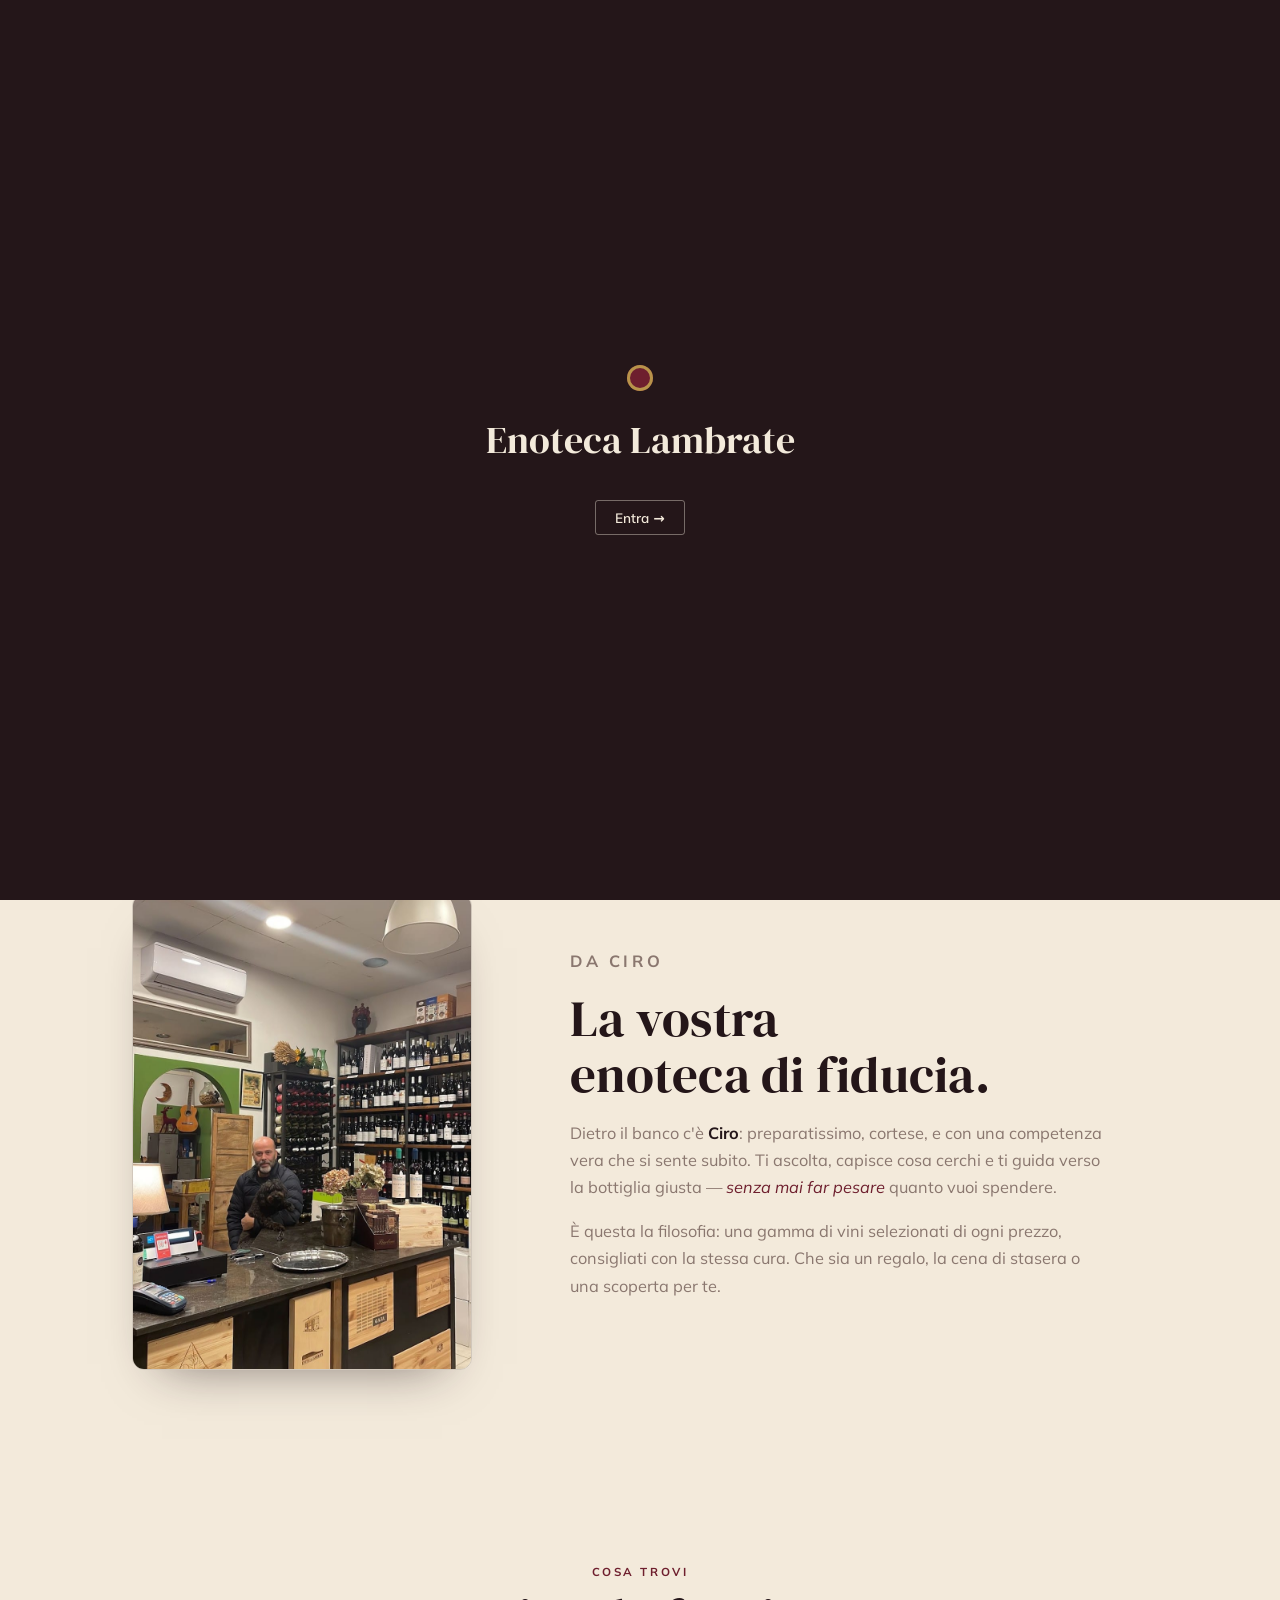
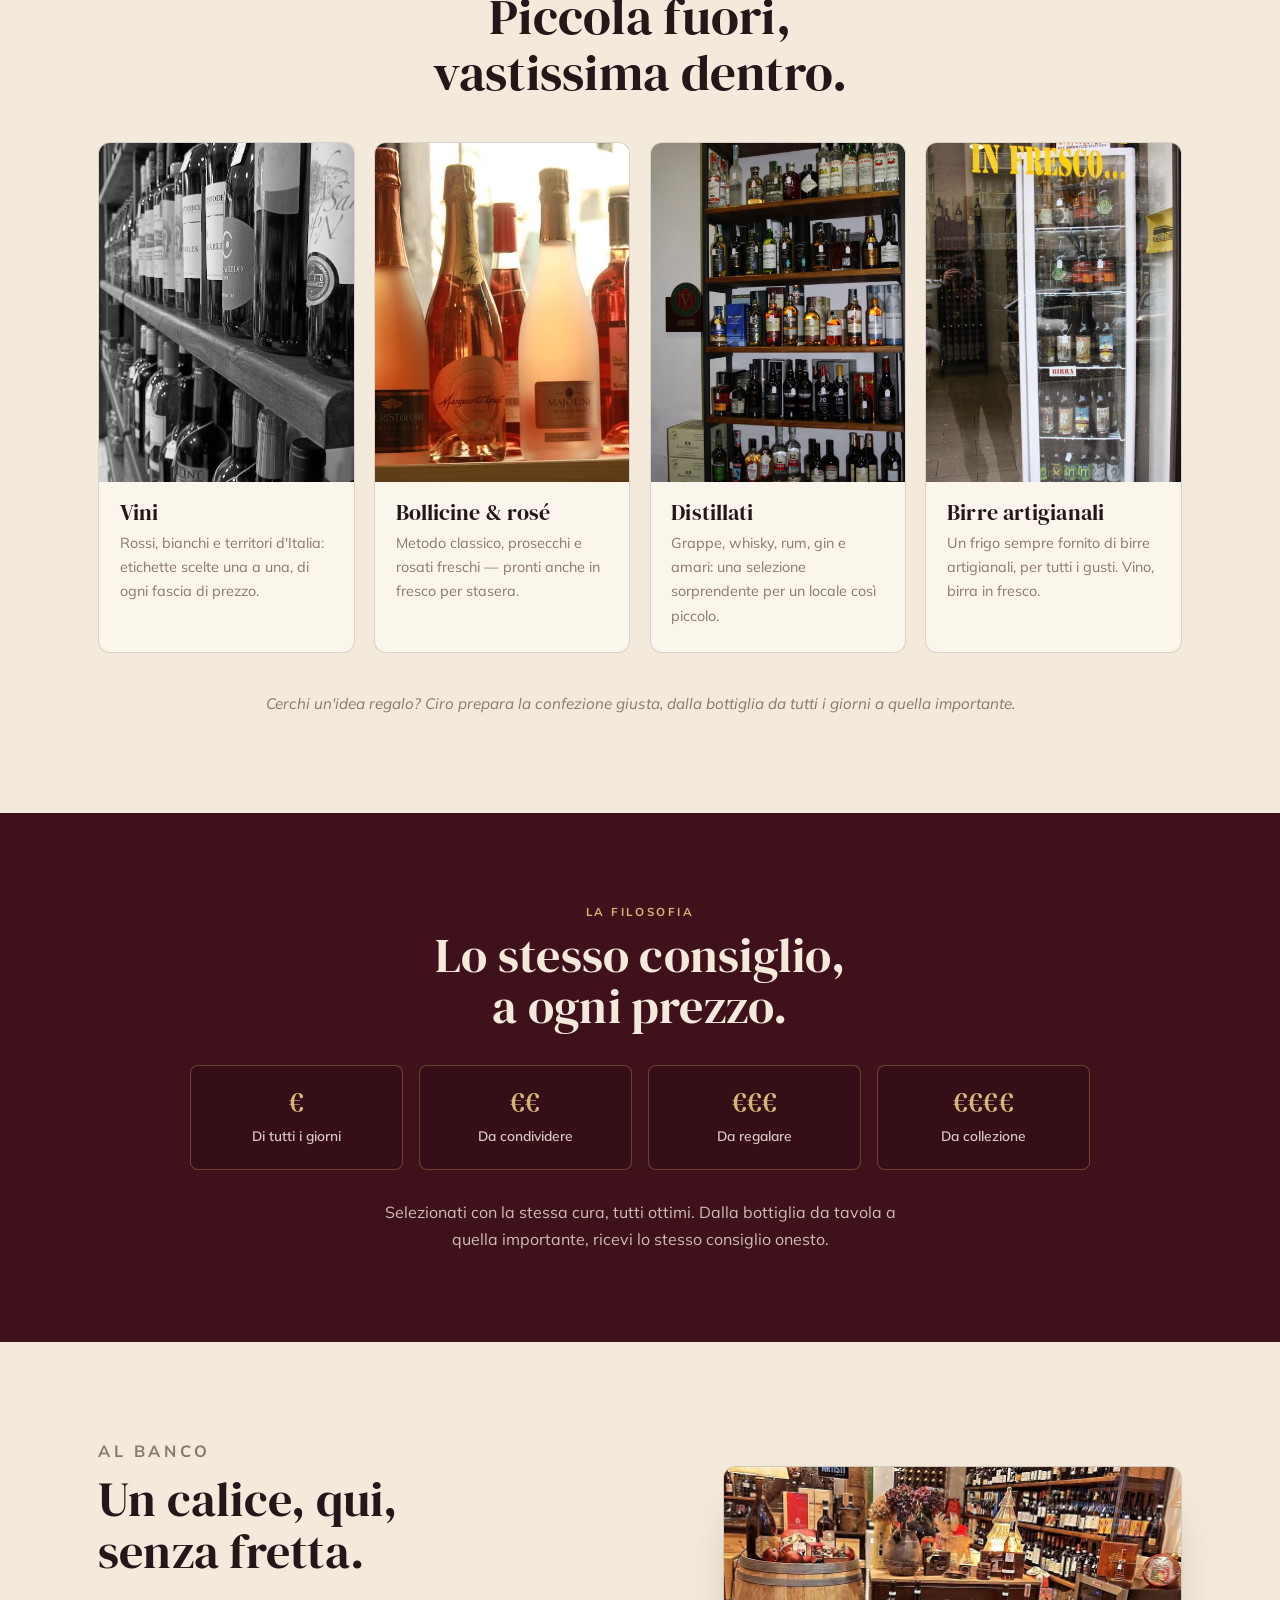
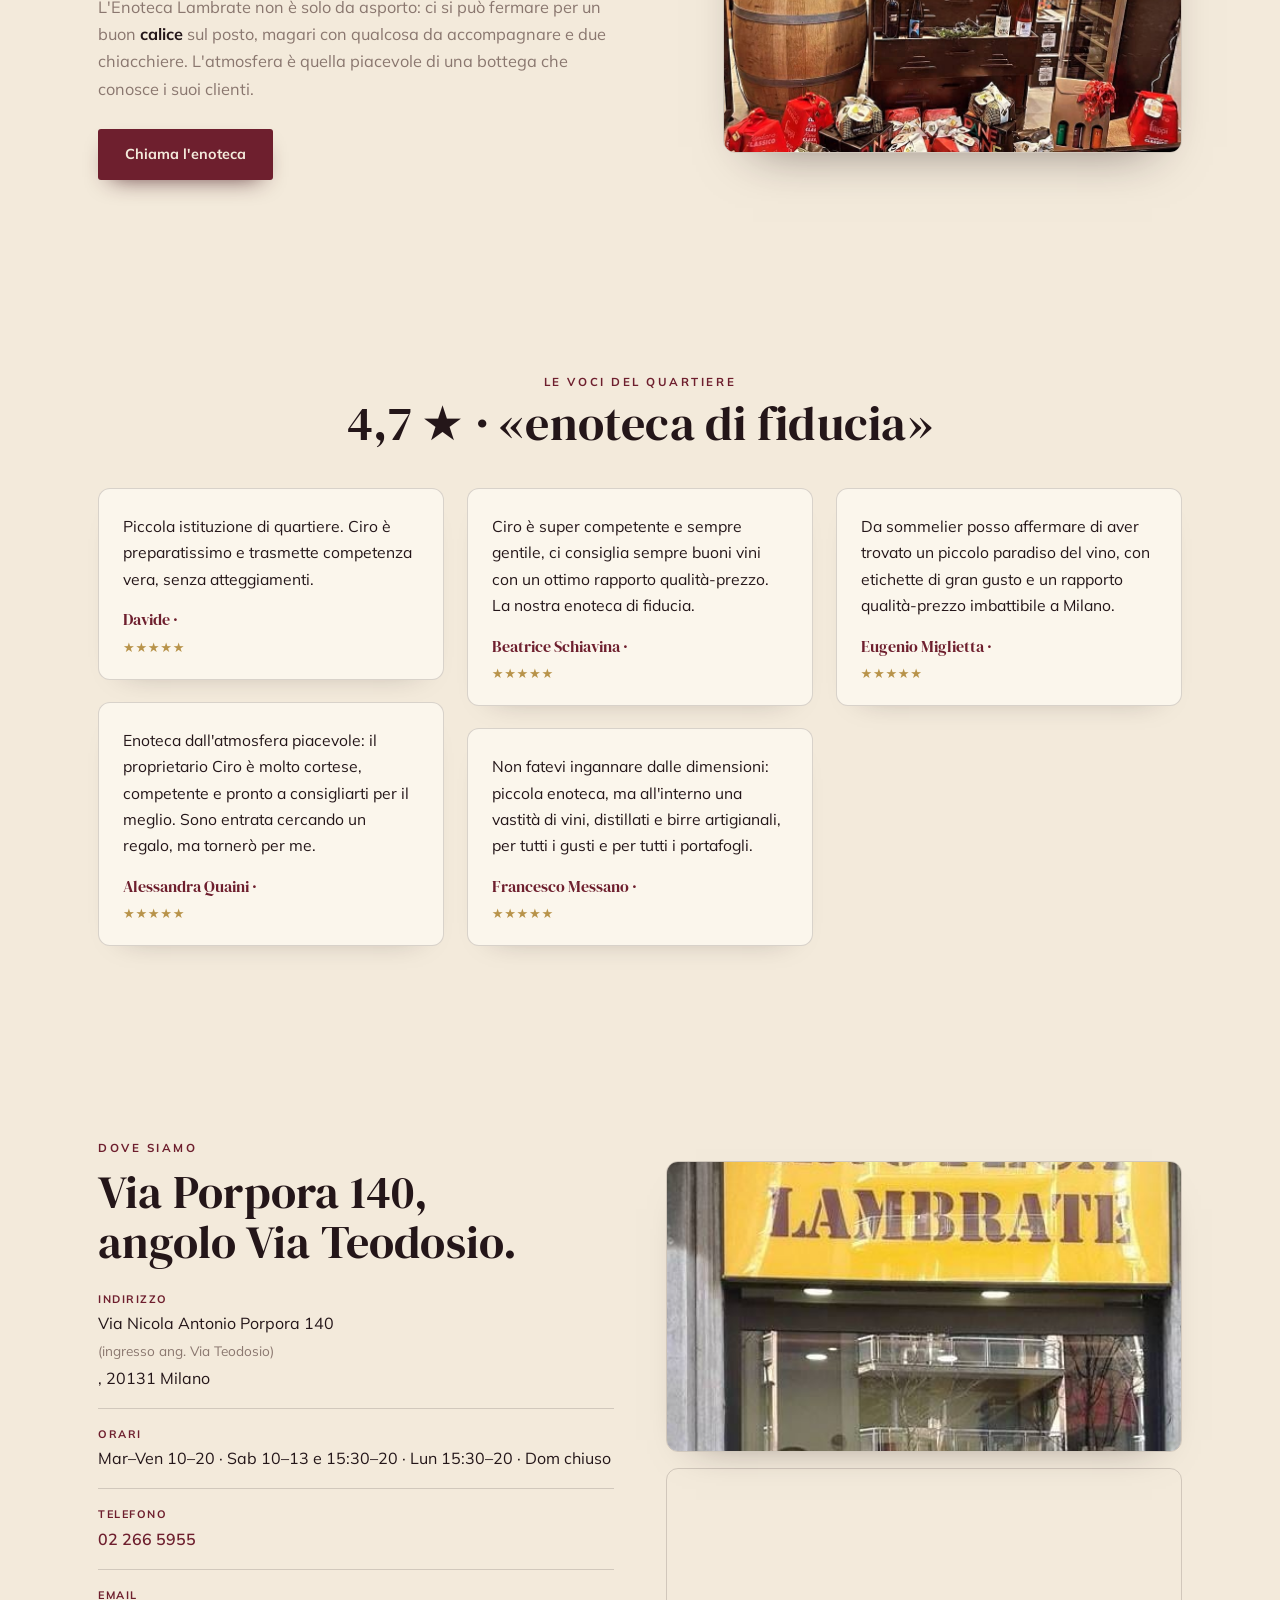
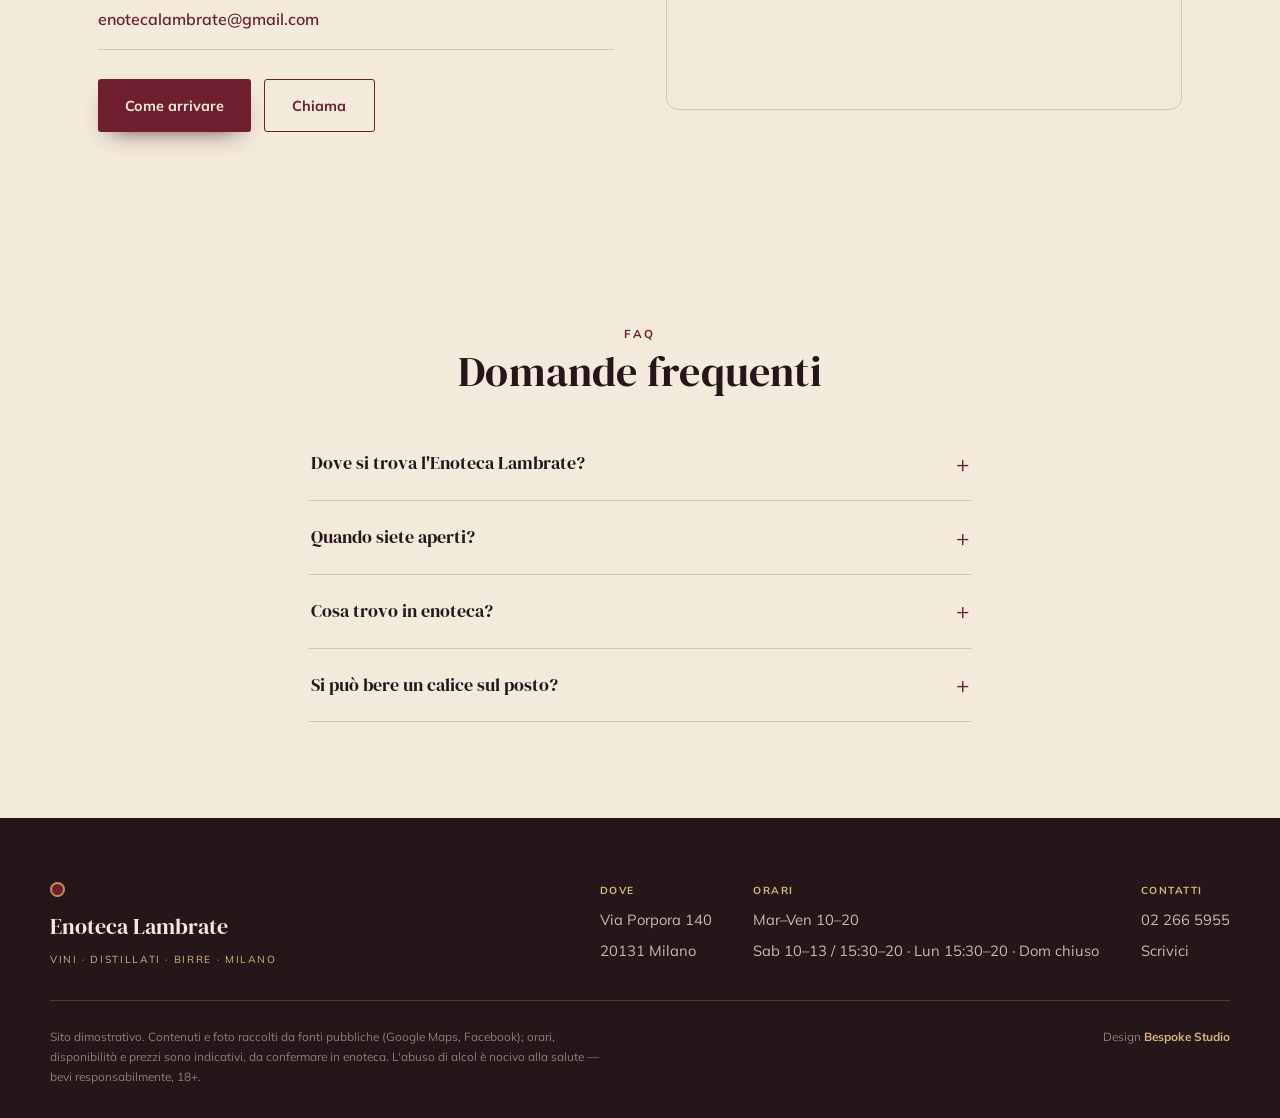
==== index.html @ c0fd667a "Enoteca Lambrate — sito vetrina enoteca Milano (da Ciro) Co-Authored-By: Claude Opus 4.8 <noreply@an" ====
<!DOCTYPE html>
<html lang="it">
<head>
<meta charset="UTF-8" />
<meta name="viewport" content="width=device-width, initial-scale=1.0" />
<title>Enoteca Lambrate — vini, distillati & birre a Milano · da Ciro</title>
<meta name="description" content="Enoteca Lambrate: la bottiglia giusta a ogni prezzo. In Via Porpora 140 (ang. Via Teodosio), Milano, da Ciro — vini selezionati, bollicine, distillati e birre artigianali, con il consiglio giusto. 4,7★." />
<link rel="canonical" href="https://rotenzark.github.io/enoteca-lambrate/" />
<meta name="theme-color" content="#241619" />
<meta property="og:type" content="business.business" />
<meta property="og:site_name" content="Enoteca Lambrate" />
<meta property="og:title" content="Enoteca Lambrate — vini, distillati & birre · da Ciro" />
<meta property="og:description" content="La bottiglia giusta, a ogni prezzo. Vini selezionati, bollicine, distillati e birre artigianali, con il consiglio di Ciro." />
<meta property="og:image" content="https://rotenzark.github.io/enoteca-lambrate/img/og-image.jpg" />
<meta property="og:url" content="https://rotenzark.github.io/enoteca-lambrate/" />
<meta property="og:locale" content="it_IT" />
<meta name="twitter:card" content="summary_large_image" />
<meta name="twitter:title" content="Enoteca Lambrate — Milano" />
<meta name="twitter:description" content="La bottiglia giusta, a ogni prezzo. Vini, distillati e birre, da Ciro." />
<meta name="twitter:image" content="https://rotenzark.github.io/enoteca-lambrate/img/og-image.jpg" />
<link rel="icon" href="img/favicon.svg" type="image/svg+xml" />
<link rel="icon" href="img/favicon-32.png" sizes="32x32" type="image/png" />
<link rel="apple-touch-icon" href="img/apple-touch-icon.png" />
<link rel="preconnect" href="https://fonts.googleapis.com" />
<link rel="preconnect" href="https://fonts.gstatic.com" crossorigin />
<link href="https://fonts.googleapis.com/css2?family=DM+Serif+Display:ital@0;1&family=Mulish:wght@400;500;600;700&display=swap" rel="stylesheet" />
<link rel="stylesheet" href="css/styles.css?v=1" />
<script type="application/ld+json">
{
  "@context": "https://schema.org", "@type": "LiquorStore",
  "name": "Enoteca Lambrate",
  "description": "Enoteca e wine bar a Milano: vini selezionati, bollicine, distillati e birre artigianali di ogni fascia di prezzo, con consulenza esperta. Consumazione sul posto.",
  "url": "https://rotenzark.github.io/enoteca-lambrate/",
  "telephone": "+39022665955", "priceRange": "€€",
  "image": "https://rotenzark.github.io/enoteca-lambrate/img/calice.jpg",
  "address": { "@type": "PostalAddress", "streetAddress": "Via Nicola Antonio Porpora 140", "addressLocality": "Milano", "postalCode": "20131", "addressCountry": "IT" },
  "geo": { "@type": "GeoCoordinates", "latitude": 45.485822, "longitude": 9.2297332 },
  "aggregateRating": { "@type": "AggregateRating", "ratingValue": "4.7", "reviewCount": "117" },
  "openingHoursSpecification": [
    { "@type": "OpeningHoursSpecification", "dayOfWeek": ["Tuesday","Wednesday","Thursday","Friday"], "opens": "10:00", "closes": "20:00" },
    { "@type": "OpeningHoursSpecification", "dayOfWeek": "Saturday", "opens": "10:00", "closes": "13:00" },
    { "@type": "OpeningHoursSpecification", "dayOfWeek": "Saturday", "opens": "15:30", "closes": "20:00" },
    { "@type": "OpeningHoursSpecification", "dayOfWeek": "Monday", "opens": "15:30", "closes": "20:00" }
  ],
  "sameAs": ["https://www.facebook.com/EnotecaLambrate"]
}
</script>
<script type="application/ld+json">
{
  "@context": "https://schema.org", "@type": "FAQPage",
  "mainEntity": [
    { "@type": "Question", "name": "Dove si trova l'Enoteca Lambrate?", "acceptedAnswer": { "@type": "Answer", "text": "In Via Nicola Antonio Porpora 140, ingresso all'angolo con Via Teodosio, a Milano (zona Lambrate / Città Studi)." } },
    { "@type": "Question", "name": "Quando siete aperti?", "acceptedAnswer": { "@type": "Answer", "text": "Da martedì a venerdì 10–20, sabato 10–13 e 15:30–20, lunedì 15:30–20. Domenica chiuso." } },
    { "@type": "Question", "name": "Cosa trovo in enoteca?", "acceptedAnswer": { "@type": "Answer", "text": "Vini selezionati di ogni fascia di prezzo, bollicine e rosé, distillati e birre artigianali. Perfetta per un regalo o per la bottiglia giusta di una cena." } },
    { "@type": "Question", "name": "Si può bere un calice sul posto?", "acceptedAnswer": { "@type": "Answer", "text": "Sì: è prevista la consumazione sul posto. Un buon calice e due chiacchiere, con il consiglio di Ciro." } }
  ]
}
</script>
</head>
<body>

<div id="intro" aria-hidden="true">
  <div class="intro-mark"><span class="intro-glass" aria-hidden="true"></span><p>Enoteca Lambrate</p></div>
  <button id="intro-skip" data-i18n="intro.skip">Entra →</button>
</div>

<header id="site-header">
  <a href="#top" class="brand" aria-label="Enoteca Lambrate — home">
    <span class="brand-glass" aria-hidden="true"></span>
    <span class="brand-txt"><b>Enoteca Lambrate</b><i data-i18n="brand.sub">Vini · Distillati · Birre</i></span>
  </a>
  <nav class="nav" aria-label="Navigazione">
    <a href="#ciro" data-i18n="nav.ciro">Da Ciro</a>
    <a href="#trovi" data-i18n="nav.trovi">Cosa trovi</a>
    <a href="#prezzo" data-i18n="nav.prezzo">A ogni prezzo</a>
    <a href="#banco" data-i18n="nav.banco">Al banco</a>
    <a href="#dove" data-i18n="nav.dove">Dove</a>
  </nav>
  <div class="head-actions">
    <div class="lang" role="group" aria-label="Lingua"><button data-lang="it" class="active">IT</button><span>/</span><button data-lang="en">EN</button></div>
    <a class="btn-book" href="tel:+39022665955"><span data-i18n="cta.call">Chiama</span></a>
    <button id="burger" aria-label="Menu" aria-expanded="false"><span></span><span></span><span></span></button>
  </div>
</header>

<!-- HERO -->
<section id="top" class="hero">
  <div class="hero-copy">
    <p class="hero-kicker reveal" data-i18n="hero.kicker">Enoteca · Vini · Distillati · Birre · Lambrate</p>
    <h1 class="hero-title reveal reveal-d1" data-i18n="hero.title">La bottiglia giusta,<br><em>a ogni prezzo.</em></h1>
    <p class="hero-sub reveal reveal-d2" data-i18n="hero.sub">Una piccola istituzione di quartiere in Via Porpora, angolo Via Teodosio. Vini selezionati di ogni fascia, bollicine, distillati e birre artigianali — con la competenza vera di Ciro, senza atteggiamenti.</p>
    <div class="hero-cta reveal reveal-d3">
      <a class="btn btn-solid" href="tel:+39022665955" data-i18n="hero.cta1">Chiedi a Ciro</a>
      <a class="btn btn-line" href="#trovi" data-i18n="hero.cta2">Cosa trovi</a>
    </div>
    <div class="hero-facts reveal reveal-d3">
      <span class="hf-live"><span id="live-dot"></span> <span id="live-text" data-i18n="hero.live">Controllo orari…</span></span>
      <span data-i18n="hero.f2">★ 4,7 · 117 recensioni</span>
    </div>
  </div>
  <div class="hero-media reveal reveal-d2">
    <figure class="hero-photo"><img src="img/calice.jpg" alt="Una bottiglia di vino rosso e un calice" width="999" height="1500" fetchpriority="high" /></figure>
  </div>
</section>

<!-- DA CIRO -->
<section id="ciro" class="section ciro">
  <figure class="ciro-photo reveal"><img src="img/ciro.jpg" alt="Ciro, il titolare, al banco dell'enoteca" width="844" height="1500" loading="lazy" /></figure>
  <div class="ciro-copy reveal">
    <p class="kicker" data-i18n="ciro.kicker">Da Ciro</p>
    <h2 data-i18n="ciro.h2">La vostra<br>enoteca di fiducia.</h2>
    <p data-i18n="ciro.p1">Dietro il banco c'è <b>Ciro</b>: preparatissimo, cortese, e con una competenza vera che si sente subito. Ti ascolta, capisce cosa cerchi e ti guida verso la bottiglia giusta — <em>senza mai far pesare</em> quanto vuoi spendere.</p>
    <p data-i18n="ciro.p2">È questa la filosofia: una gamma di vini selezionati di ogni prezzo, consigliati con la stessa cura. Che sia un regalo, la cena di stasera o una scoperta per te.</p>
  </div>
</section>

<!-- COSA TROVI -->
<section id="trovi" class="section trovi">
  <div class="trovi-head reveal"><p class="kicker" data-i18n="trovi.kicker">Cosa trovi</p><h2 data-i18n="trovi.h2">Piccola fuori,<br>vastissima dentro.</h2></div>
  <div class="trovi-grid">
    <article class="cat reveal">
      <figure><img src="img/parete.jpg" alt="La parete dei vini" width="675" height="1500" loading="lazy" /></figure>
      <div class="cat-txt"><h3 data-i18n="c.1t">Vini</h3><p data-i18n="c.1p">Rossi, bianchi e territori d'Italia: etichette scelte una a una, di ogni fascia di prezzo.</p></div>
    </article>
    <article class="cat reveal reveal-d1">
      <figure><img src="img/bolle.jpg" alt="Bollicine e rosé" width="1200" height="800" loading="lazy" /></figure>
      <div class="cat-txt"><h3 data-i18n="c.2t">Bollicine &amp; rosé</h3><p data-i18n="c.2p">Metodo classico, prosecchi e rosati freschi — pronti anche in fresco per stasera.</p></div>
    </article>
    <article class="cat reveal reveal-d2">
      <figure><img src="img/distillati.jpg" alt="Distillati e amari" width="1000" height="1500" loading="lazy" /></figure>
      <div class="cat-txt"><h3 data-i18n="c.3t">Distillati</h3><p data-i18n="c.3p">Grappe, whisky, rum, gin e amari: una selezione sorprendente per un locale così piccolo.</p></div>
    </article>
    <article class="cat reveal reveal-d3">
      <figure><img src="img/fresco.jpg" alt="Birre artigianali in fresco" width="999" height="1500" loading="lazy" /></figure>
      <div class="cat-txt"><h3 data-i18n="c.4t">Birre artigianali</h3><p data-i18n="c.4p">Un frigo sempre fornito di birre artigianali, per tutti i gusti. Vino, birra in fresco.</p></div>
    </article>
  </div>
  <p class="trovi-note" data-i18n="trovi.note">Cerchi un'idea regalo? Ciro prepara la confezione giusta, dalla bottiglia da tutti i giorni a quella importante.</p>
</section>

<!-- A OGNI PREZZO · signature -->
<section id="prezzo" class="prezzo">
  <div class="prezzo-inner reveal">
    <p class="kicker gold" data-i18n="prezzo.kicker">La filosofia</p>
    <h2 data-i18n="prezzo.h2">Lo stesso consiglio,<br>a ogni prezzo.</h2>
    <div class="ladder">
      <div class="rung"><span class="rung-p">€</span><span class="rung-l" data-i18n="prezzo.l1">Di tutti i giorni</span></div>
      <div class="rung"><span class="rung-p">€€</span><span class="rung-l" data-i18n="prezzo.l2">Da condividere</span></div>
      <div class="rung"><span class="rung-p">€€€</span><span class="rung-l" data-i18n="prezzo.l3">Da regalare</span></div>
      <div class="rung"><span class="rung-p">€€€€</span><span class="rung-l" data-i18n="prezzo.l4">Da collezione</span></div>
    </div>
    <p class="prezzo-note" data-i18n="prezzo.note">Selezionati con la stessa cura, tutti ottimi. Dalla bottiglia da tavola a quella importante, ricevi lo stesso consiglio onesto.</p>
  </div>
</section>

<!-- AL BANCO -->
<section id="banco" class="section banco">
  <div class="banco-copy reveal">
    <p class="kicker" data-i18n="banco.kicker">Al banco</p>
    <h2 data-i18n="banco.h2">Un calice, qui,<br>senza fretta.</h2>
    <p data-i18n="banco.p1">L'Enoteca Lambrate non è solo da asporto: ci si può fermare per un buon <b>calice</b> sul posto, magari con qualcosa da accompagnare e due chiacchiere. L'atmosfera è quella piacevole di una bottega che conosce i suoi clienti.</p>
    <div class="banco-cta">
      <a class="btn btn-solid" href="tel:+39022665955" data-i18n="banco.cta">Chiama l'enoteca</a>
    </div>
  </div>
  <figure class="banco-photo reveal"><img src="img/bottega.jpg" alt="L'interno dell'Enoteca Lambrate, botte e bottiglie" width="1024" height="576" loading="lazy" /></figure>
</section>

<!-- RECENSIONI -->
<section id="recensioni" class="section recensioni">
  <div class="rev-head reveal"><p class="kicker" data-i18n="rev.kicker">Le voci del quartiere</p><h2 data-i18n="rev.h2">4,7 ★ · «enoteca di fiducia»</h2></div>
  <div class="rev-grid">
    <blockquote class="rev reveal"><p>Piccola istituzione di quartiere. Ciro è preparatissimo e trasmette competenza vera, senza atteggiamenti.</p><cite>Davide · <span>★★★★★</span></cite></blockquote>
    <blockquote class="rev reveal reveal-d1"><p>Enoteca dall'atmosfera piacevole: il proprietario Ciro è molto cortese, competente e pronto a consigliarti per il meglio. Sono entrata cercando un regalo, ma tornerò per me.</p><cite>Alessandra Quaini · <span>★★★★★</span></cite></blockquote>
    <blockquote class="rev reveal reveal-d2"><p>Ciro è super competente e sempre gentile, ci consiglia sempre buoni vini con un ottimo rapporto qualità-prezzo. La nostra enoteca di fiducia.</p><cite>Beatrice Schiavina · <span>★★★★★</span></cite></blockquote>
    <blockquote class="rev reveal"><p>Non fatevi ingannare dalle dimensioni: piccola enoteca, ma all'interno una vastità di vini, distillati e birre artigianali, per tutti i gusti e per tutti i portafogli.</p><cite>Francesco Messano · <span>★★★★★</span></cite></blockquote>
    <blockquote class="rev reveal reveal-d1"><p>Da sommelier posso affermare di aver trovato un piccolo paradiso del vino, con etichette di gran gusto e un rapporto qualità-prezzo imbattibile a Milano.</p><cite>Eugenio Miglietta · <span>★★★★★</span></cite></blockquote>
  </div>
</section>

<!-- DOVE -->
<section id="dove" class="section dove">
  <div class="dove-grid">
    <div class="dove-info reveal">
      <p class="kicker" data-i18n="dove.kicker">Dove siamo</p>
      <h2 data-i18n="dove.h2">Via Porpora 140,<br>angolo Via Teodosio.</h2>
      <ul class="dove-list">
        <li><b data-i18n="dove.addr">Indirizzo</b> Via Nicola Antonio Porpora 140 <span class="dim" data-i18n="dove.addr2">(ingresso ang. Via Teodosio)</span>, 20131 Milano</li>
        <li><b data-i18n="dove.hours">Orari</b> <span data-i18n="dove.hoursv">Mar–Ven 10–20 · Sab 10–13 e 15:30–20 · Lun 15:30–20 · Dom chiuso</span></li>
        <li><b data-i18n="dove.phone">Telefono</b> <a href="tel:+39022665955">02 266 5955</a></li>
        <li><b>Email</b> <a href="mailto:enotecalambrate@gmail.com">enotecalambrate@gmail.com</a></li>
      </ul>
      <div class="dove-cta">
        <a class="btn btn-solid" href="https://www.google.com/maps/dir/?api=1&destination=Enoteca+Lambrate+Via+Porpora+140+Milano" target="_blank" rel="noopener" data-i18n="dove.route">Come arrivare</a>
        <a class="btn btn-line" href="tel:+39022665955" data-i18n="dove.call">Chiama</a>
      </div>
    </div>
    <div class="dove-side reveal">
      <figure class="dove-photo"><img src="img/insegna.jpg" alt="L'insegna gialla dell'Enoteca Lambrate" width="461" height="461" loading="lazy" /></figure>
      <div class="dove-map"><iframe title="Mappa Enoteca Lambrate" src="https://www.google.com/maps?q=Enoteca+Lambrate+Via+Porpora+140+Milano&output=embed" loading="lazy" referrerpolicy="no-referrer-when-downgrade"></iframe></div>
    </div>
  </div>
</section>

<!-- FAQ -->
<section id="faq" class="section faq">
  <div class="faq-head reveal"><p class="kicker">FAQ</p><h2 data-i18n="faq.h2">Domande frequenti</h2></div>
  <div class="faq-list reveal">
    <details><summary data-i18n="faq.q1">Dove si trova l'Enoteca Lambrate?</summary><p data-i18n="faq.a1">In Via Nicola Antonio Porpora 140, ingresso all'angolo con Via Teodosio, a Milano (zona Lambrate / Città Studi).</p></details>
    <details><summary data-i18n="faq.q2">Quando siete aperti?</summary><p data-i18n="faq.a2">Da martedì a venerdì 10–20, sabato 10–13 e 15:30–20, lunedì 15:30–20. Domenica chiuso.</p></details>
    <details><summary data-i18n="faq.q3">Cosa trovo in enoteca?</summary><p data-i18n="faq.a3">Vini selezionati di ogni fascia di prezzo, bollicine e rosé, distillati e birre artigianali. Perfetta per un regalo o per la bottiglia giusta di una cena.</p></details>
    <details><summary data-i18n="faq.q4">Si può bere un calice sul posto?</summary><p data-i18n="faq.a4">Sì: è prevista la consumazione sul posto. Un buon calice e due chiacchiere, con il consiglio di Ciro.</p></details>
  </div>
</section>

<footer id="site-footer">
  <div class="foot-main">
    <div class="foot-brand"><span class="brand-glass" aria-hidden="true"></span><b>Enoteca Lambrate</b><i data-i18n="foot.sub">Vini · Distillati · Birre · Milano</i></div>
    <div class="foot-cols">
      <div><b data-i18n="foot.where">Dove</b><span>Via Porpora 140</span><span>20131 Milano</span></div>
      <div><b data-i18n="foot.hours">Orari</b><span>Mar–Ven 10–20</span><span data-i18n="foot.hours2">Sab 10–13 / 15:30–20 · Lun 15:30–20 · Dom chiuso</span></div>
      <div><b data-i18n="foot.contact">Contatti</b><a href="tel:+39022665955">02 266 5955</a><a href="mailto:enotecalambrate@gmail.com">Scrivici</a></div>
    </div>
  </div>
  <div class="foot-bottom">
    <p data-i18n="foot.disclaimer">Sito dimostrativo. Contenuti e foto raccolti da fonti pubbliche (Google Maps, Facebook); orari, disponibilità e prezzi sono indicativi, da confermare in enoteca. L'abuso di alcol è nocivo alla salute — bevi responsabilmente, 18+.</p>
    <p class="foot-credit">Design <a href="https://bespokestud.io" target="_blank" rel="noopener">Bespoke Studio</a></p>
  </div>
</footer>

<nav class="action-bar" aria-label="Azioni rapide">
  <a href="tel:+39022665955"><span data-i18n="ab.call">Chiama</span></a>
  <a href="#trovi"><span data-i18n="ab.trovi">Cosa trovi</span></a>
  <a href="https://www.google.com/maps/dir/?api=1&destination=Enoteca+Lambrate+Via+Porpora+140+Milano" target="_blank" rel="noopener"><span data-i18n="ab.route">Indicazioni</span></a>
</nav>

<script src="js/main.js?v=1"></script>
</body>
</html>
---- css/styles.css ----
/* ===== ENOTECA LAMBRATE · styles.css ===== */
:root{
  --cream:#F3EADB; --cream2:#E8DCC7; --paper:#FBF6EC;
  --ink:#241619; --ink2:#3A2429;
  --wine:#6E1F2E; --wine-deep:#3F111B;
  --gold:#B8934A; --gold-soft:#D4B678;
  --muted:#8A776F; --line:rgba(36,22,25,.16);
  --disp:'DM Serif Display',Georgia,'Times New Roman',serif;
  --sans:'Mulish',system-ui,-apple-system,sans-serif;
  --wrap:1180px;
}
*{margin:0;padding:0;box-sizing:border-box}
html{scroll-behavior:smooth;overflow-x:clip;-webkit-text-size-adjust:100%}
body{font-family:var(--sans);background:var(--cream);color:var(--ink);line-height:1.68;-webkit-font-smoothing:antialiased;overflow-x:clip}
img{max-width:100%;display:block}
a{color:inherit;text-decoration:none}
h1,h2,h3{font-family:var(--disp);font-weight:400;line-height:1.08;letter-spacing:.005em}
em{font-style:italic}
.section{padding:clamp(3.4rem,7.5vw,6.6rem) clamp(1.15rem,5vw,3rem);max-width:var(--wrap);margin:0 auto;overflow-x:clip}
.kicker{font-family:var(--sans);font-size:.72rem;font-weight:700;letter-spacing:.22em;text-transform:uppercase;color:var(--wine)}
.kicker.gold{color:var(--gold-soft)}

/* wine-drop mark */
.brand-glass{width:15px;height:15px;border-radius:50%;flex:none;background:var(--wine);box-shadow:inset 0 0 0 2px var(--gold)}

/* buttons */
.btn{display:inline-flex;align-items:center;gap:.5rem;font-family:var(--sans);font-weight:700;font-size:.9rem;padding:.85rem 1.7rem;border-radius:3px;transition:transform .18s,background .18s,color .18s,box-shadow .18s;cursor:pointer;white-space:nowrap}
.btn-solid{background:var(--wine);color:var(--cream);box-shadow:0 10px 24px -13px rgba(63,17,27,.9)}
.btn-solid:hover{background:var(--wine-deep);transform:translateY(-2px)}
.btn-line{border:1.5px solid currentColor;color:var(--wine)}
.btn-line:hover{background:var(--wine);color:var(--cream);border-color:var(--wine);transform:translateY(-2px)}

/* ===== INTRO ===== */
#intro{position:fixed;inset:0;z-index:120;background:var(--ink);display:flex;flex-direction:column;align-items:center;justify-content:center;gap:1.4rem;transition:opacity .7s ease,visibility .7s}
#intro.done{opacity:0;visibility:hidden}
.intro-mark{display:flex;flex-direction:column;align-items:center;gap:1.1rem}
.intro-glass{width:26px;height:26px;border-radius:50%;background:var(--wine);box-shadow:inset 0 0 0 3px var(--gold);animation:pop .7s ease both}
.intro-mark p{font-family:var(--disp);font-size:clamp(1.7rem,4.6vw,2.4rem);color:var(--cream);animation:fadeUp .8s .3s ease both}
#intro-skip{margin-top:.3rem;background:none;border:1px solid rgba(243,234,219,.4);color:var(--cream);padding:.5rem 1.2rem;border-radius:3px;font-family:var(--sans);font-size:.85rem;font-weight:600;cursor:pointer;transition:background .2s}
#intro-skip:hover{background:rgba(243,234,219,.14)}
@keyframes pop{from{opacity:0;transform:scale(.6)}to{opacity:1;transform:none}}
@keyframes fadeUp{from{opacity:0;transform:translateY(12px)}to{opacity:1;transform:none}}

/* ===== HEADER ===== */
#site-header{position:sticky;top:0;z-index:90;display:flex;align-items:center;justify-content:space-between;gap:1rem;padding:.7rem clamp(1.15rem,5vw,3rem);background:rgba(243,234,219,.88);backdrop-filter:blur(11px);border-bottom:1px solid transparent;transition:border-color .3s,box-shadow .3s}
#site-header.scrolled{border-color:var(--line)}
.brand{display:flex;align-items:center;gap:.55rem}
.brand-txt{display:flex;flex-direction:column;line-height:1.05}
.brand-txt b{font-family:var(--disp);font-size:1.14rem;font-weight:400;color:var(--ink);letter-spacing:.01em}
.brand-txt i{font-style:normal;font-size:.58rem;letter-spacing:.16em;text-transform:uppercase;color:var(--muted)}
.nav{display:flex;gap:1.5rem}
.nav a{font-size:.88rem;font-weight:600;color:var(--ink);position:relative;padding:.2rem 0}
.nav a::after{content:"";position:absolute;left:0;bottom:-2px;width:0;height:2px;background:var(--gold);transition:width .25s}
.nav a:hover::after{width:100%}
.head-actions{display:flex;align-items:center;gap:.9rem}
.lang{display:flex;align-items:center;gap:.25rem;font-size:.82rem;color:var(--muted)}
.lang button{background:none;border:none;font-family:var(--sans);font-size:.82rem;color:var(--muted);cursor:pointer;padding:.1rem .2rem}
.lang button.active{color:var(--wine);font-weight:700}
.btn-book{background:var(--wine);color:var(--cream);padding:.5rem 1.15rem;border-radius:3px;font-size:.85rem;font-weight:700;transition:background .2s,transform .2s}
.btn-book:hover{background:var(--wine-deep);transform:translateY(-1px)}
#burger{display:none;flex-direction:column;gap:5px;background:none;border:none;cursor:pointer;padding:.3rem}
#burger span{width:23px;height:2px;background:var(--ink);border-radius:2px;transition:.3s}
#burger[aria-expanded="true"] span:nth-child(1){transform:translateY(7px) rotate(45deg)}
#burger[aria-expanded="true"] span:nth-child(2){opacity:0}
#burger[aria-expanded="true"] span:nth-child(3){transform:translateY(-7px) rotate(-45deg)}

/* ===== HERO (dark panel) ===== */
.hero{max-width:var(--wrap);margin:1.4rem auto;padding:clamp(2.2rem,5vw,4rem) clamp(1.5rem,5vw,3.4rem);background:var(--ink);color:var(--cream);border-radius:16px;display:grid;grid-template-columns:1.08fr .92fr;gap:clamp(1.5rem,4vw,3.4rem);align-items:center;overflow:hidden}
.hero-kicker{font-size:.74rem;font-weight:700;letter-spacing:.18em;text-transform:uppercase;color:var(--gold-soft)}
.hero-title{font-size:clamp(2.6rem,6.5vw,4.4rem);color:var(--cream);margin:.7rem 0 1.1rem;letter-spacing:.01em}
.hero-title em{color:var(--gold-soft)}
.hero-sub{font-size:1.04rem;color:rgba(243,234,219,.78);max-width:46ch}
.hero-cta{display:flex;gap:.8rem;flex-wrap:wrap;margin-top:1.7rem}
.hero .btn-line{color:var(--cream);border-color:rgba(243,234,219,.5)}
.hero .btn-line:hover{background:var(--cream);color:var(--ink);border-color:var(--cream)}
.hero-facts{display:flex;gap:1.6rem;flex-wrap:wrap;margin-top:1.9rem;padding-top:1.5rem;border-top:1px solid rgba(184,147,74,.35);font-size:.9rem;color:var(--cream)}
.hf-live{display:inline-flex;align-items:center;gap:.4rem}
#live-dot{display:inline-block;width:8px;height:8px;border-radius:50%;background:var(--muted)}
#live-dot.open{background:#6FAe5f;box-shadow:0 0 0 3px rgba(111,174,95,.25)}
#live-dot.closed{background:var(--gold);box-shadow:0 0 0 3px rgba(184,147,74,.25)}
.hero-photo{border-radius:10px;overflow:hidden;aspect-ratio:3/3.6;box-shadow:0 30px 60px -30px rgba(0,0,0,.8);border:1px solid rgba(184,147,74,.4)}
.hero-photo img{width:100%;height:100%;object-fit:cover}

/* ===== DA CIRO ===== */
.ciro{display:grid;grid-template-columns:.8fr 1.2fr;gap:clamp(2rem,5vw,4.5rem);align-items:center}
.ciro-photo{border-radius:12px;overflow:hidden;max-width:340px;justify-self:center;aspect-ratio:3/4.2;box-shadow:0 24px 50px -30px rgba(36,22,25,.6);border:1px solid var(--line)}
.ciro-photo img{width:100%;height:100%;object-fit:cover}
.ciro-copy h2{font-size:clamp(2rem,4.8vw,3.2rem);color:var(--ink);margin:.6rem 0 1.1rem}
.ciro-copy p{color:var(--muted);margin-bottom:1rem;max-width:54ch;font-size:1.02rem}
.ciro-copy em{color:var(--wine);font-style:italic}
.ciro-copy b{color:var(--ink)}

/* ===== COSA TROVI ===== */
.trovi-head{text-align:center;margin-bottom:2.6rem}
.trovi-head h2{font-size:clamp(2rem,5vw,3.2rem);color:var(--ink);margin-top:.5rem}
.trovi-grid{display:grid;grid-template-columns:repeat(4,1fr);gap:1.2rem}
.cat{background:var(--paper);border:1px solid var(--line);border-radius:12px;overflow:hidden;display:flex;flex-direction:column}
.cat figure{aspect-ratio:3/4;overflow:hidden}
.cat figure img{width:100%;height:100%;object-fit:cover;transition:transform .5s}
.cat:hover figure img{transform:scale(1.05)}
.cat-txt{padding:1.2rem 1.3rem 1.5rem}
.cat h3{font-size:1.35rem;color:var(--ink);margin-bottom:.4rem}
.cat p{font-size:.9rem;color:var(--muted)}
.trovi-note{text-align:center;margin-top:2.4rem;font-size:.95rem;color:var(--muted);font-style:italic}

/* ===== A OGNI PREZZO (signature) ===== */
.prezzo{background:var(--wine-deep);color:var(--cream);padding:clamp(3.4rem,7vw,5.6rem) clamp(1.15rem,5vw,3rem)}
.prezzo-inner{max-width:900px;margin:0 auto;text-align:center}
.prezzo h2{font-size:clamp(2rem,5vw,3rem);color:var(--cream);margin:.5rem 0 2rem}
.ladder{display:grid;grid-template-columns:repeat(4,1fr);gap:1rem;margin-bottom:1.8rem}
.rung{padding:1.4rem .8rem;border:1px solid rgba(184,147,74,.4);border-radius:8px;background:rgba(0,0,0,.14);display:flex;flex-direction:column;gap:.5rem;align-items:center}
.rung-p{font-family:var(--disp);font-size:1.7rem;color:var(--gold-soft);line-height:1;letter-spacing:.04em}
.rung-l{font-size:.86rem;font-weight:600;color:rgba(243,234,219,.85)}
.prezzo-note{color:rgba(243,234,219,.8);max-width:56ch;margin:0 auto;font-size:1rem}

/* ===== AL BANCO ===== */
.banco{display:grid;grid-template-columns:1.1fr .9fr;gap:clamp(2rem,5vw,4rem);align-items:center}
.banco-copy h2{font-size:clamp(2rem,4.8vw,3rem);color:var(--ink);margin:.5rem 0 1rem}
.banco-copy p{color:var(--muted);max-width:52ch;font-size:1.02rem}
.banco-copy b{color:var(--ink)}
.banco-cta{margin-top:1.6rem}
.banco-photo{border-radius:12px;overflow:hidden;aspect-ratio:16/10;box-shadow:0 24px 50px -30px rgba(36,22,25,.55);border:1px solid var(--line)}
.banco-photo img{width:100%;height:100%;object-fit:cover}

/* ===== RECENSIONI ===== */
.recensioni{text-align:center}
.rev-head{margin-bottom:2.4rem}
.rev-head h2{font-size:clamp(1.9rem,5vw,3rem);color:var(--ink);margin-top:.4rem}
.rev-grid{columns:3;column-gap:1.4rem;text-align:left}
.rev{break-inside:avoid;margin-bottom:1.4rem;background:var(--paper);border:1px solid var(--line);border-radius:12px;padding:1.5rem 1.5rem 1.3rem;box-shadow:0 14px 30px -26px rgba(36,22,25,.4)}
.rev p{font-size:.98rem;color:var(--ink);margin-bottom:.9rem}
.rev cite{font-style:normal;font-family:var(--disp);font-size:1rem;color:var(--wine);display:flex;flex-direction:column;gap:.15rem}
.rev cite span{color:var(--gold);letter-spacing:.05em;font-size:.82rem;font-family:var(--sans)}

/* ===== DOVE ===== */
.dove-grid{display:grid;grid-template-columns:1fr 1fr;gap:clamp(1.6rem,4vw,3.4rem);align-items:center}
.dove-info h2{font-size:clamp(1.9rem,4.6vw,2.9rem);color:var(--ink);margin:.6rem 0 1.4rem}
.dove-list{list-style:none;display:flex;flex-direction:column;gap:1rem;margin-bottom:1.8rem}
.dove-list li{display:flex;flex-direction:column;gap:.15rem;font-size:1rem;padding-bottom:1rem;border-bottom:1px solid var(--line)}
.dove-list b{font-size:.68rem;font-weight:700;letter-spacing:.14em;text-transform:uppercase;color:var(--wine)}
.dove-list a{color:var(--wine);font-weight:600;word-break:break-word}
.dove-list .dim{color:var(--muted);font-size:.85em}
.dove-cta{display:flex;gap:.8rem;flex-wrap:wrap}
.dove-side{display:flex;flex-direction:column;gap:1rem}
.dove-photo{border-radius:12px;overflow:hidden;aspect-ratio:16/9;border:1px solid var(--line);box-shadow:0 18px 40px -30px rgba(36,22,25,.5)}
.dove-photo img{width:100%;height:100%;object-fit:cover}
.dove-map{border-radius:12px;overflow:hidden;border:1px solid var(--line)}
.dove-map iframe{width:100%;height:100%;min-height:240px;border:0;display:block;filter:sepia(.12) saturate(1.02)}

/* ===== FAQ ===== */
.faq{max-width:760px}
.faq-head{text-align:center;margin-bottom:2rem}
.faq-head h2{font-size:clamp(1.8rem,4vw,2.6rem);color:var(--ink);margin-top:.4rem}
.faq-list details{border-bottom:1px solid var(--line);padding:1.1rem .2rem}
.faq-list summary{font-family:var(--disp);font-size:1.14rem;color:var(--ink);cursor:pointer;list-style:none;display:flex;justify-content:space-between;align-items:center;gap:1rem}
.faq-list summary::-webkit-details-marker{display:none}
.faq-list summary::after{content:"+";font-family:var(--sans);color:var(--wine);font-size:1.4rem;transition:transform .25s}
.faq-list details[open] summary::after{transform:rotate(45deg)}
.faq-list p{color:var(--muted);margin-top:.7rem;font-size:.98rem}

/* ===== FOOTER ===== */
#site-footer{background:var(--ink);color:rgba(243,234,219,.78);padding:clamp(2.6rem,6vw,4rem) clamp(1.15rem,5vw,3rem) 2rem}
.foot-main{max-width:var(--wrap);margin:0 auto;display:flex;justify-content:space-between;gap:2rem;flex-wrap:wrap;padding-bottom:2rem;border-bottom:1px solid rgba(184,147,74,.3)}
.foot-brand{display:flex;flex-direction:column;gap:.35rem}
.foot-brand .brand-glass{margin-bottom:.3rem}
.foot-brand b{font-family:var(--disp);font-size:1.4rem;color:var(--cream);font-weight:400}
.foot-brand i{font-style:normal;font-size:.64rem;letter-spacing:.16em;text-transform:uppercase;color:var(--gold-soft)}
.foot-cols{display:flex;gap:2.6rem;flex-wrap:wrap}
.foot-cols div{display:flex;flex-direction:column;gap:.35rem}
.foot-cols b{font-size:.64rem;font-weight:700;letter-spacing:.14em;text-transform:uppercase;color:var(--gold-soft);margin-bottom:.2rem}
.foot-cols span,.foot-cols a{font-size:.92rem;color:rgba(243,234,219,.78)}
.foot-cols a:hover{color:var(--cream)}
.foot-bottom{max-width:var(--wrap);margin:1.6rem auto 0;display:flex;justify-content:space-between;gap:1rem;flex-wrap:wrap}
.foot-bottom p{font-size:.74rem;color:rgba(243,234,219,.5);max-width:80ch}
.foot-credit a{color:var(--gold-soft);font-weight:700}

/* ===== ACTION BAR ===== */
.action-bar{display:none;position:fixed;bottom:0;left:0;right:0;z-index:80;background:var(--ink);border-top:1px solid rgba(184,147,74,.3)}
.action-bar a{flex:1;text-align:center;padding:.85rem .3rem;font-size:.82rem;font-weight:700;color:var(--cream);border-right:1px solid rgba(243,234,219,.15)}
.action-bar a:last-child{border-right:none}

/* ===== REVEAL ===== */
.reveal{opacity:0;transform:translateY(24px);transition:opacity .7s cubic-bezier(.2,.7,.2,1),transform .7s cubic-bezier(.2,.7,.2,1)}
.reveal.in{opacity:1;transform:none}
.reveal-d1{transition-delay:.1s}.reveal-d2{transition-delay:.2s}.reveal-d3{transition-delay:.3s}

/* ===== RESPONSIVE ===== */
@media(max-width:900px){
  .nav{position:fixed;inset:0 0 0 auto;width:min(78vw,320px);flex-direction:column;justify-content:center;gap:1.8rem;background:var(--ink);padding:2rem;transform:translateX(100%);transition:transform .35s;z-index:95}
  .nav.open{transform:none}
  .nav a{color:var(--cream);font-size:1.2rem;font-family:var(--disp)}
  .nav a::after{background:var(--gold)}
  #burger{display:flex}
  .hero{grid-template-columns:1fr;gap:2rem}
  .hero-media{max-width:360px;width:100%;margin:0 auto}
  .ciro{grid-template-columns:1fr;text-align:center}
  .ciro-copy p{margin-inline:auto}
  .trovi-grid{grid-template-columns:1fr 1fr}
  .ladder{grid-template-columns:1fr 1fr}
  .banco{grid-template-columns:1fr}
  .banco-photo{order:-1}
  .dove-grid{grid-template-columns:1fr}
  .rev-grid{columns:2}
  .action-bar{display:flex}
  #site-footer{padding-bottom:5rem}
}
@media(max-width:560px){
  .nav{width:100%}
  .btn-book{display:none}
  .trovi-grid{grid-template-columns:1fr}
  .rev-grid{columns:1}
  .hero-facts{gap:1rem}
}

/* ===== REDUCED MOTION ===== */
@media(prefers-reduced-motion:reduce){
  *{animation:none!important;transition:none!important}
  .reveal{opacity:1;transform:none}
  html{scroll-behavior:auto}
}
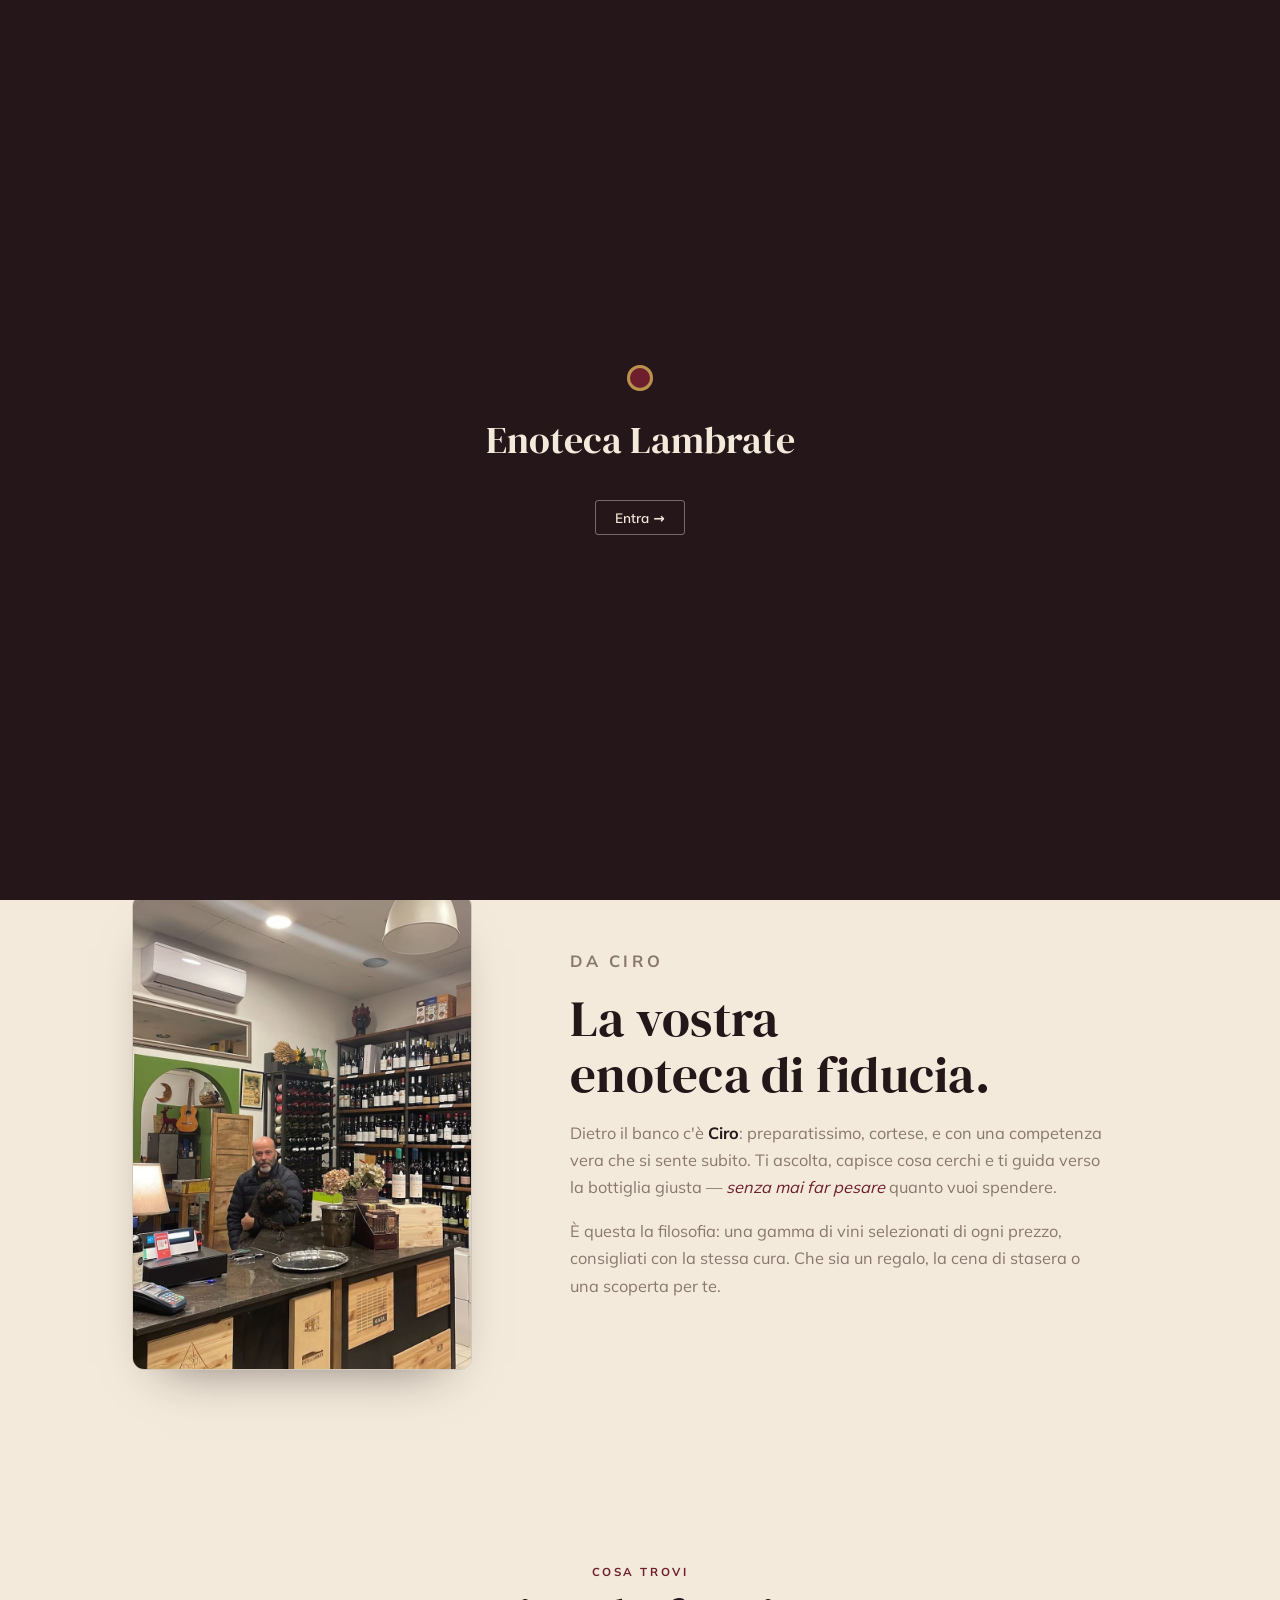
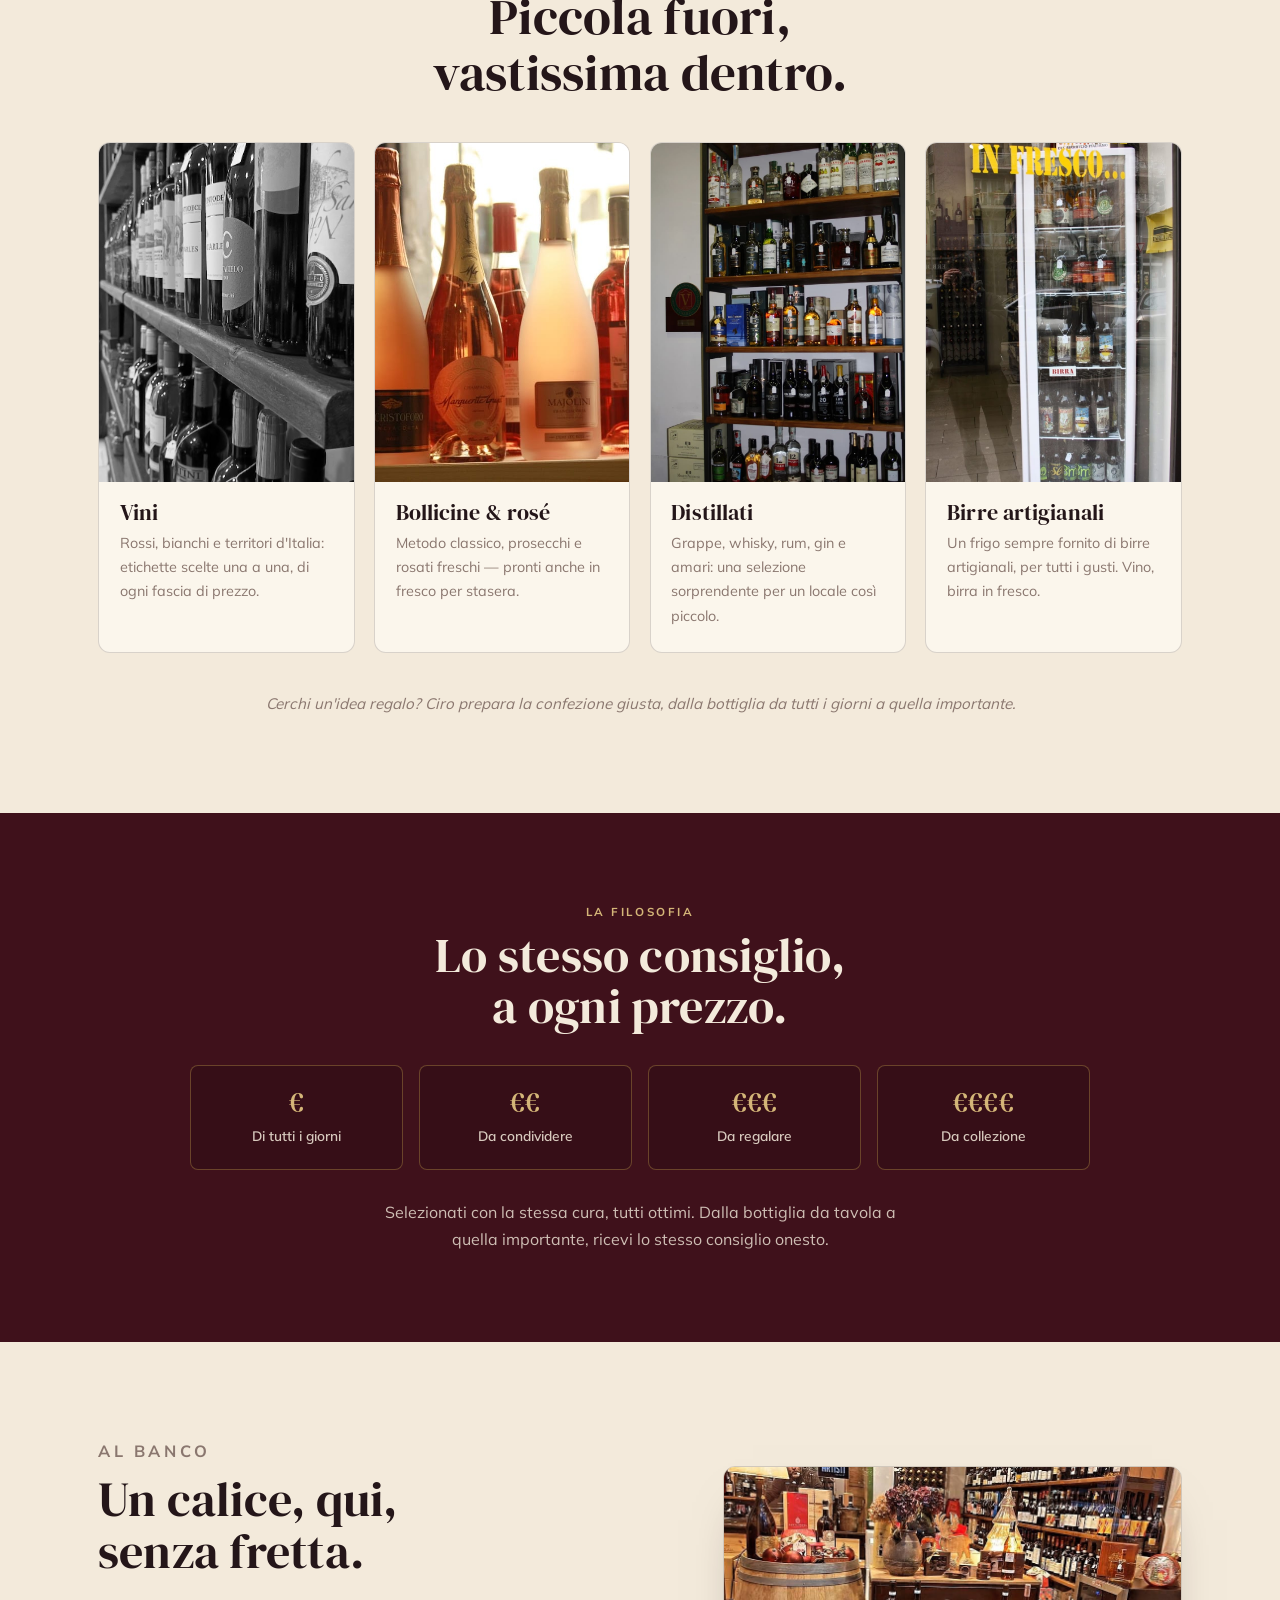
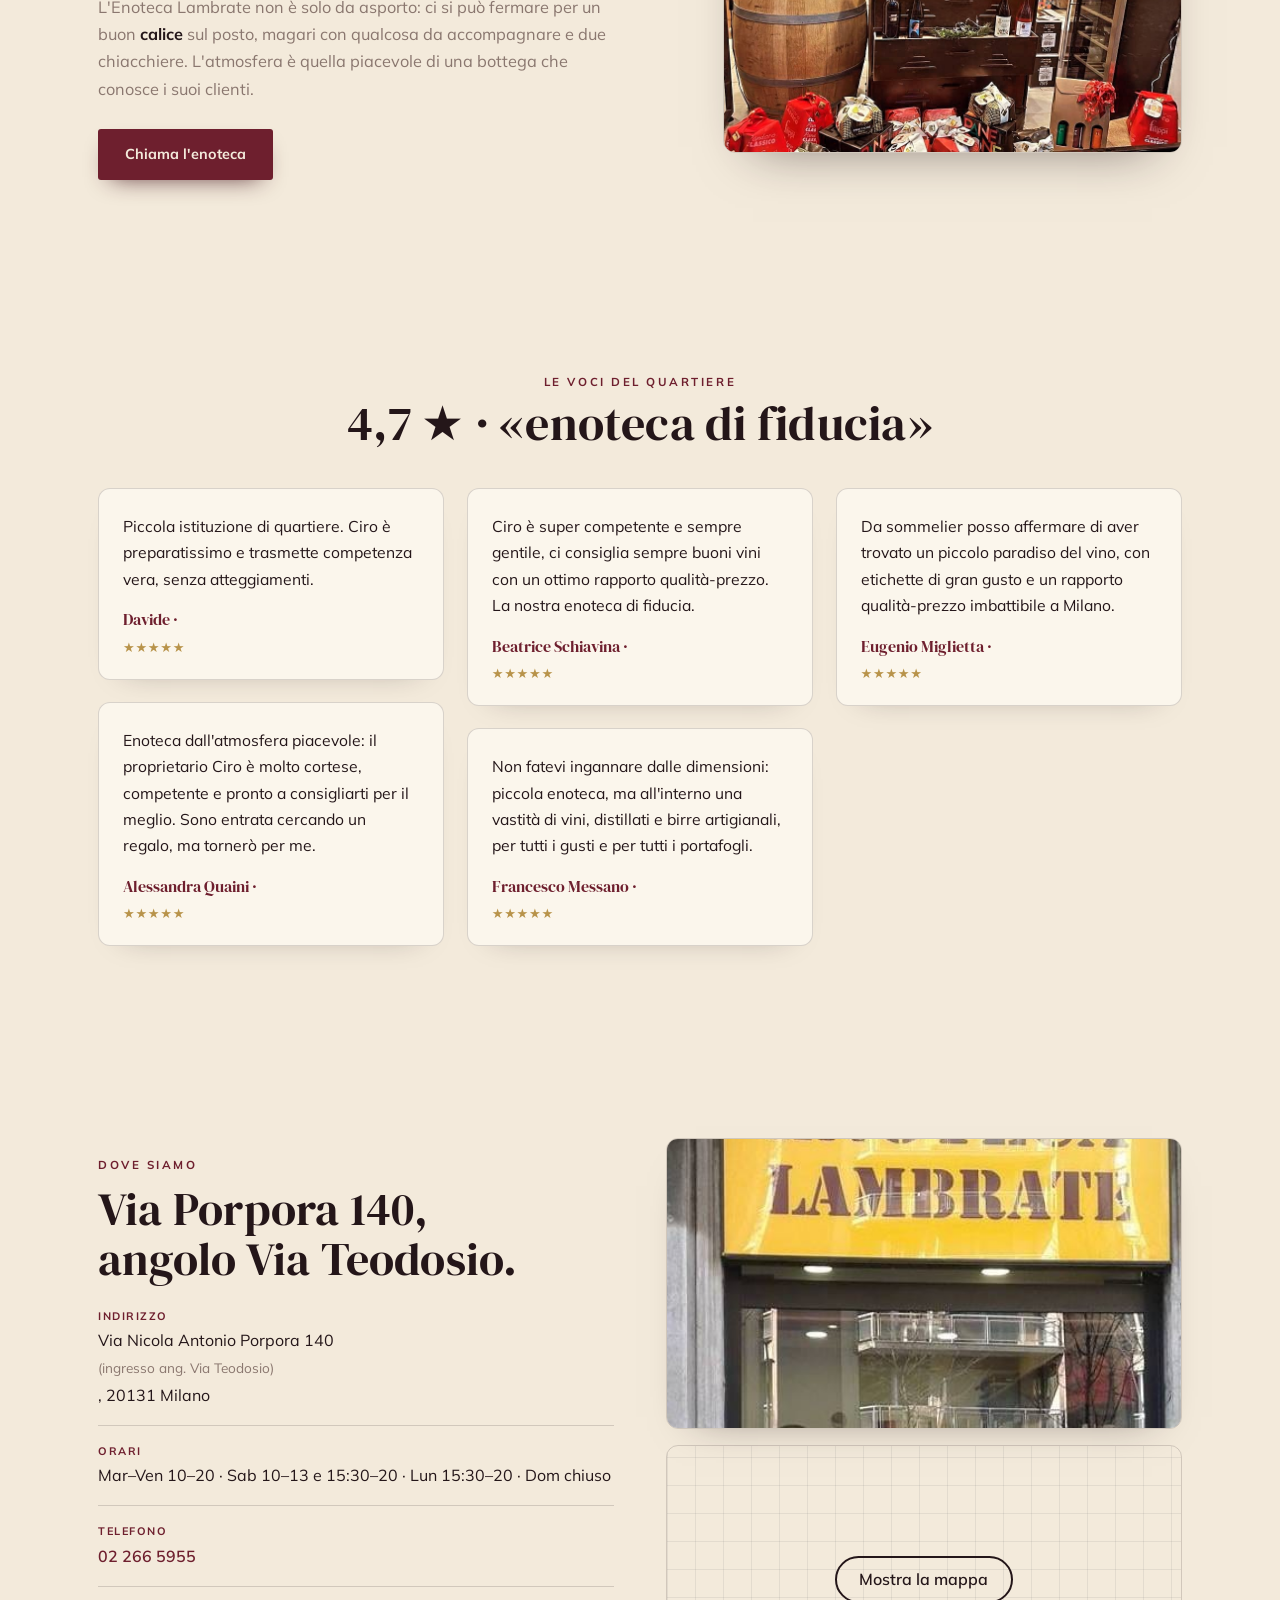
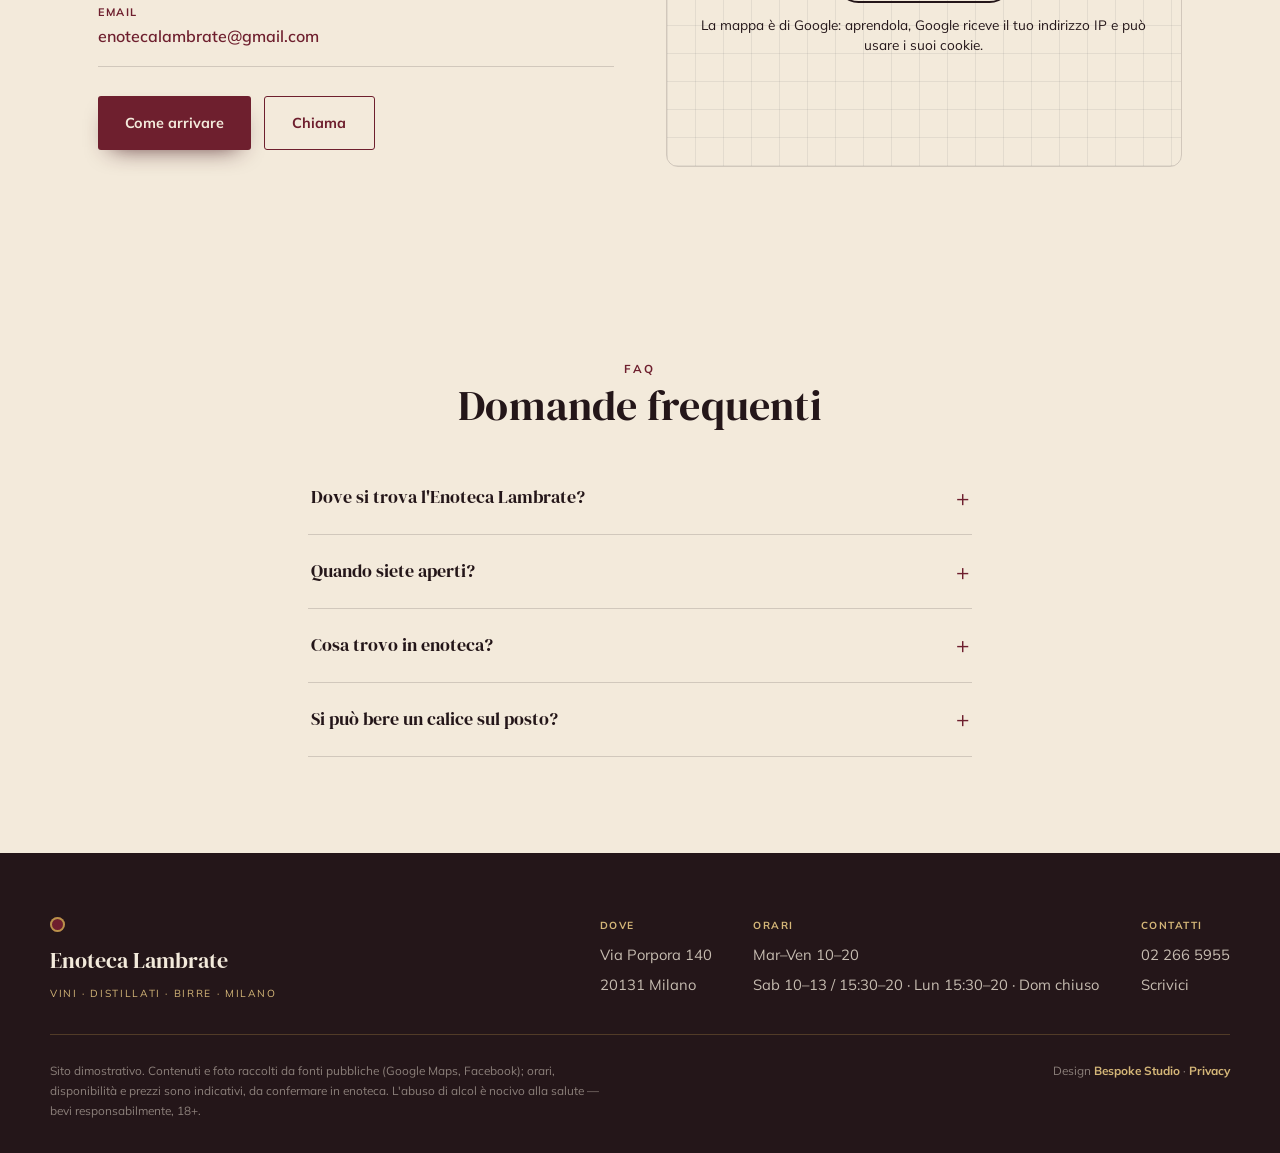
==== commit fc64f697: "Privacy e pulizia: caratteri sul sito, mappa al clic, informativa, noindex - caratteri copiati nel s" ====
--- a/index.html
+++ b/index.html
@@ -3,6 +3,7 @@
 <head>
 <meta charset="UTF-8" />
 <meta name="viewport" content="width=device-width, initial-scale=1.0" />
+<meta name="robots" content="noindex">
 <title>Enoteca Lambrate — vini, distillati & birre a Milano · da Ciro</title>
 <meta name="description" content="Enoteca Lambrate: la bottiglia giusta a ogni prezzo. In Via Porpora 140 (ang. Via Teodosio), Milano, da Ciro — vini selezionati, bollicine, distillati e birre artigianali, con il consiglio giusto. 4,7★." />
 <link rel="canonical" href="https://rotenzark.github.io/enoteca-lambrate/" />
@@ -21,28 +22,64 @@
 <link rel="icon" href="img/favicon.svg" type="image/svg+xml" />
 <link rel="icon" href="img/favicon-32.png" sizes="32x32" type="image/png" />
 <link rel="apple-touch-icon" href="img/apple-touch-icon.png" />
-<link rel="preconnect" href="https://fonts.googleapis.com" />
-<link rel="preconnect" href="https://fonts.gstatic.com" crossorigin />
-<link href="https://fonts.googleapis.com/css2?family=DM+Serif+Display:ital@0;1&family=Mulish:wght@400;500;600;700&display=swap" rel="stylesheet" />
+<link rel="stylesheet" href="fonts/fonts.css?v=1">
 <link rel="stylesheet" href="css/styles.css?v=1" />
 <script type="application/ld+json">
 {
-  "@context": "https://schema.org", "@type": "LiquorStore",
+  "@context": "https://schema.org",
+  "@type": "LiquorStore",
   "name": "Enoteca Lambrate",
   "description": "Enoteca e wine bar a Milano: vini selezionati, bollicine, distillati e birre artigianali di ogni fascia di prezzo, con consulenza esperta. Consumazione sul posto.",
   "url": "https://rotenzark.github.io/enoteca-lambrate/",
-  "telephone": "+39022665955", "priceRange": "€€",
+  "telephone": "+39022665955",
+  "priceRange": "€€",
   "image": "https://rotenzark.github.io/enoteca-lambrate/img/calice.jpg",
-  "address": { "@type": "PostalAddress", "streetAddress": "Via Nicola Antonio Porpora 140", "addressLocality": "Milano", "postalCode": "20131", "addressCountry": "IT" },
-  "geo": { "@type": "GeoCoordinates", "latitude": 45.485822, "longitude": 9.2297332 },
-  "aggregateRating": { "@type": "AggregateRating", "ratingValue": "4.7", "reviewCount": "117" },
+  "address": {
+    "@type": "PostalAddress",
+    "streetAddress": "Via Nicola Antonio Porpora 140",
+    "addressLocality": "Milano",
+    "postalCode": "20131",
+    "addressCountry": "IT"
+  },
+  "geo": {
+    "@type": "GeoCoordinates",
+    "latitude": 45.485822,
+    "longitude": 9.2297332
+  },
   "openingHoursSpecification": [
-    { "@type": "OpeningHoursSpecification", "dayOfWeek": ["Tuesday","Wednesday","Thursday","Friday"], "opens": "10:00", "closes": "20:00" },
-    { "@type": "OpeningHoursSpecification", "dayOfWeek": "Saturday", "opens": "10:00", "closes": "13:00" },
-    { "@type": "OpeningHoursSpecification", "dayOfWeek": "Saturday", "opens": "15:30", "closes": "20:00" },
-    { "@type": "OpeningHoursSpecification", "dayOfWeek": "Monday", "opens": "15:30", "closes": "20:00" }
+    {
+      "@type": "OpeningHoursSpecification",
+      "dayOfWeek": [
+        "Tuesday",
+        "Wednesday",
+        "Thursday",
+        "Friday"
+      ],
+      "opens": "10:00",
+      "closes": "20:00"
+    },
+    {
+      "@type": "OpeningHoursSpecification",
+      "dayOfWeek": "Saturday",
+      "opens": "10:00",
+      "closes": "13:00"
+    },
+    {
+      "@type": "OpeningHoursSpecification",
+      "dayOfWeek": "Saturday",
+      "opens": "15:30",
+      "closes": "20:00"
+    },
+    {
+      "@type": "OpeningHoursSpecification",
+      "dayOfWeek": "Monday",
+      "opens": "15:30",
+      "closes": "20:00"
+    }
   ],
-  "sameAs": ["https://www.facebook.com/EnotecaLambrate"]
+  "sameAs": [
+    "https://www.facebook.com/EnotecaLambrate"
+  ]
 }
 </script>
 <script type="application/ld+json">
@@ -170,11 +207,11 @@
 <section id="recensioni" class="section recensioni">
   <div class="rev-head reveal"><p class="kicker" data-i18n="rev.kicker">Le voci del quartiere</p><h2 data-i18n="rev.h2">4,7 ★ · «enoteca di fiducia»</h2></div>
   <div class="rev-grid">
-    <blockquote class="rev reveal"><p>Piccola istituzione di quartiere. Ciro è preparatissimo e trasmette competenza vera, senza atteggiamenti.</p><cite>Davide · <span>★★★★★</span></cite></blockquote>
-    <blockquote class="rev reveal reveal-d1"><p>Enoteca dall'atmosfera piacevole: il proprietario Ciro è molto cortese, competente e pronto a consigliarti per il meglio. Sono entrata cercando un regalo, ma tornerò per me.</p><cite>Alessandra Quaini · <span>★★★★★</span></cite></blockquote>
-    <blockquote class="rev reveal reveal-d2"><p>Ciro è super competente e sempre gentile, ci consiglia sempre buoni vini con un ottimo rapporto qualità-prezzo. La nostra enoteca di fiducia.</p><cite>Beatrice Schiavina · <span>★★★★★</span></cite></blockquote>
-    <blockquote class="rev reveal"><p>Non fatevi ingannare dalle dimensioni: piccola enoteca, ma all'interno una vastità di vini, distillati e birre artigianali, per tutti i gusti e per tutti i portafogli.</p><cite>Francesco Messano · <span>★★★★★</span></cite></blockquote>
-    <blockquote class="rev reveal reveal-d1"><p>Da sommelier posso affermare di aver trovato un piccolo paradiso del vino, con etichette di gran gusto e un rapporto qualità-prezzo imbattibile a Milano.</p><cite>Eugenio Miglietta · <span>★★★★★</span></cite></blockquote>
+    <blockquote class="rev reveal"><p lang="it">Piccola istituzione di quartiere. Ciro è preparatissimo e trasmette competenza vera, senza atteggiamenti.</p><cite>Davide · <span>★★★★★</span></cite></blockquote>
+    <blockquote class="rev reveal reveal-d1"><p lang="it">Enoteca dall'atmosfera piacevole: il proprietario Ciro è molto cortese, competente e pronto a consigliarti per il meglio. Sono entrata cercando un regalo, ma tornerò per me.</p><cite>Alessandra Quaini · <span>★★★★★</span></cite></blockquote>
+    <blockquote class="rev reveal reveal-d2"><p lang="it">Ciro è super competente e sempre gentile, ci consiglia sempre buoni vini con un ottimo rapporto qualità-prezzo. La nostra enoteca di fiducia.</p><cite>Beatrice Schiavina · <span>★★★★★</span></cite></blockquote>
+    <blockquote class="rev reveal"><p lang="it">Non fatevi ingannare dalle dimensioni: piccola enoteca, ma all'interno una vastità di vini, distillati e birre artigianali, per tutti i gusti e per tutti i portafogli.</p><cite>Francesco Messano · <span>★★★★★</span></cite></blockquote>
+    <blockquote class="rev reveal reveal-d1"><p lang="it">Da sommelier posso affermare di aver trovato un piccolo paradiso del vino, con etichette di gran gusto e un rapporto qualità-prezzo imbattibile a Milano.</p><cite>Eugenio Miglietta · <span>★★★★★</span></cite></blockquote>
   </div>
 </section>
 
@@ -197,7 +234,7 @@
     </div>
     <div class="dove-side reveal">
       <figure class="dove-photo"><img src="img/insegna.jpg" alt="L'insegna gialla dell'Enoteca Lambrate" width="461" height="461" loading="lazy" /></figure>
-      <div class="dove-map"><iframe title="Mappa Enoteca Lambrate" src="https://www.google.com/maps?q=Enoteca+Lambrate+Via+Porpora+140+Milano&output=embed" loading="lazy" referrerpolicy="no-referrer-when-downgrade"></iframe></div>
+      <div class="dove-map"><div class="mappa-clic" data-mappa-clic style="--mappa-h: 320px"><template><iframe title="Mappa Enoteca Lambrate" src="https://www.google.com/maps?q=Enoteca+Lambrate+Via+Porpora+140+Milano&output=embed" loading="lazy" referrerpolicy="no-referrer-when-downgrade"></iframe></template><div class="mappa-clic__velo"><a class="mappa-clic__btn" href="https://www.google.com/maps/dir/?api=1&destination=Enoteca+Lambrate+Via+Porpora+140+Milano" target="_blank" rel="noopener">Mostra la mappa</a><p class="mappa-clic__nota">La mappa è di Google: aprendola, Google riceve il tuo indirizzo IP e può usare i suoi cookie.</p></div></div></div>
     </div>
   </div>
 </section>
@@ -224,7 +261,7 @@
   </div>
   <div class="foot-bottom">
     <p data-i18n="foot.disclaimer">Sito dimostrativo. Contenuti e foto raccolti da fonti pubbliche (Google Maps, Facebook); orari, disponibilità e prezzi sono indicativi, da confermare in enoteca. L'abuso di alcol è nocivo alla salute — bevi responsabilmente, 18+.</p>
-    <p class="foot-credit">Design <a href="https://bespokestud.io" target="_blank" rel="noopener">Bespoke Studio</a></p>
+    <p class="foot-credit">Design <a href="https://bespokestud.io" target="_blank" rel="noopener">Bespoke Studio</a> · <a href="privacy.html">Privacy</a></p>
   </div>
 </footer>
 
@@ -235,5 +272,6 @@
 </nav>
 
 <script src="js/main.js?v=1"></script>
+<script src="js/mappa-clic.js?v=1" defer></script>
 </body>
 </html>
--- a/fonts/fonts.css
+++ b/fonts/fonts.css
@@ -0,0 +1,217 @@
+/* Caratteri ospitati sul sito: nessuna richiesta a Google Fonts o Fontshare (giro privacy 1/10/2026). Licenze in LICENSE.txt. */
+/* latin-ext */
+@font-face {
+  font-family: 'DM Serif Display';
+  font-style: italic;
+  font-weight: 400;
+  font-display: swap;
+  src: url(dmserifdisplay-v17--nFhOHM81r4j6k0gjAW3mujVU2B2G_VB3vD212k.woff2) format('woff2');
+  unicode-range: U+0100-02BA, U+02BD-02C5, U+02C7-02CC, U+02CE-02D7, U+02DD-02FF, U+0304, U+0308, U+0329, U+1D00-1DBF, U+1E00-1E9F, U+1EF2-1EFF, U+2020, U+20A0-20AB, U+20AD-20C0, U+2113, U+2C60-2C7F, U+A720-A7FF;
+}
+/* latin */
+@font-face {
+  font-family: 'DM Serif Display';
+  font-style: italic;
+  font-weight: 400;
+  font-display: swap;
+  src: url(dmserifdisplay-v17--nFhOHM81r4j6k0gjAW3mujVU2B2G_VB0PD2.woff2) format('woff2');
+  unicode-range: U+0000-00FF, U+0131, U+0152-0153, U+02BB-02BC, U+02C6, U+02DA, U+02DC, U+0304, U+0308, U+0329, U+2000-206F, U+20AC, U+2122, U+2191, U+2193, U+2212, U+2215, U+FEFF, U+FFFD;
+}
+/* latin-ext */
+@font-face {
+  font-family: 'DM Serif Display';
+  font-style: normal;
+  font-weight: 400;
+  font-display: swap;
+  src: url(dmserifdisplay-v17--nFnOHM81r4j6k0gjAW3mujVU2B2G_5x0ujy.woff2) format('woff2');
+  unicode-range: U+0100-02BA, U+02BD-02C5, U+02C7-02CC, U+02CE-02D7, U+02DD-02FF, U+0304, U+0308, U+0329, U+1D00-1DBF, U+1E00-1E9F, U+1EF2-1EFF, U+2020, U+20A0-20AB, U+20AD-20C0, U+2113, U+2C60-2C7F, U+A720-A7FF;
+}
+/* latin */
+@font-face {
+  font-family: 'DM Serif Display';
+  font-style: normal;
+  font-weight: 400;
+  font-display: swap;
+  src: url(dmserifdisplay-v17--nFnOHM81r4j6k0gjAW3mujVU2B2G_Bx0g.woff2) format('woff2');
+  unicode-range: U+0000-00FF, U+0131, U+0152-0153, U+02BB-02BC, U+02C6, U+02DA, U+02DC, U+0304, U+0308, U+0329, U+2000-206F, U+20AC, U+2122, U+2191, U+2193, U+2212, U+2215, U+FEFF, U+FFFD;
+}
+/* cyrillic-ext */
+@font-face {
+  font-family: 'Mulish';
+  font-style: normal;
+  font-weight: 400;
+  font-display: swap;
+  src: url(mulish-v18-1Ptvg83HX_SGhgqk0gotcqA.woff2) format('woff2');
+  unicode-range: U+0460-052F, U+1C80-1C8A, U+20B4, U+2DE0-2DFF, U+A640-A69F, U+FE2E-FE2F;
+}
+/* cyrillic */
+@font-face {
+  font-family: 'Mulish';
+  font-style: normal;
+  font-weight: 400;
+  font-display: swap;
+  src: url(mulish-v18-1Ptvg83HX_SGhgqk2wotcqA.woff2) format('woff2');
+  unicode-range: U+0301, U+0400-045F, U+0490-0491, U+04B0-04B1, U+2116;
+}
+/* vietnamese */
+@font-face {
+  font-family: 'Mulish';
+  font-style: normal;
+  font-weight: 400;
+  font-display: swap;
+  src: url(mulish-v18-1Ptvg83HX_SGhgqk0AotcqA.woff2) format('woff2');
+  unicode-range: U+0102-0103, U+0110-0111, U+0128-0129, U+0168-0169, U+01A0-01A1, U+01AF-01B0, U+0300-0301, U+0303-0304, U+0308-0309, U+0323, U+0329, U+1EA0-1EF9, U+20AB;
+}
+/* latin-ext */
+@font-face {
+  font-family: 'Mulish';
+  font-style: normal;
+  font-weight: 400;
+  font-display: swap;
+  src: url(mulish-v18-1Ptvg83HX_SGhgqk0QotcqA.woff2) format('woff2');
+  unicode-range: U+0100-02BA, U+02BD-02C5, U+02C7-02CC, U+02CE-02D7, U+02DD-02FF, U+0304, U+0308, U+0329, U+1D00-1DBF, U+1E00-1E9F, U+1EF2-1EFF, U+2020, U+20A0-20AB, U+20AD-20C0, U+2113, U+2C60-2C7F, U+A720-A7FF;
+}
+/* latin */
+@font-face {
+  font-family: 'Mulish';
+  font-style: normal;
+  font-weight: 400;
+  font-display: swap;
+  src: url(mulish-v18-1Ptvg83HX_SGhgqk3wot.woff2) format('woff2');
+  unicode-range: U+0000-00FF, U+0131, U+0152-0153, U+02BB-02BC, U+02C6, U+02DA, U+02DC, U+0304, U+0308, U+0329, U+2000-206F, U+20AC, U+2122, U+2191, U+2193, U+2212, U+2215, U+FEFF, U+FFFD;
+}
+/* cyrillic-ext */
+@font-face {
+  font-family: 'Mulish';
+  font-style: normal;
+  font-weight: 500;
+  font-display: swap;
+  src: url(mulish-v18-1Ptvg83HX_SGhgqk0gotcqA.woff2) format('woff2');
+  unicode-range: U+0460-052F, U+1C80-1C8A, U+20B4, U+2DE0-2DFF, U+A640-A69F, U+FE2E-FE2F;
+}
+/* cyrillic */
+@font-face {
+  font-family: 'Mulish';
+  font-style: normal;
+  font-weight: 500;
+  font-display: swap;
+  src: url(mulish-v18-1Ptvg83HX_SGhgqk2wotcqA.woff2) format('woff2');
+  unicode-range: U+0301, U+0400-045F, U+0490-0491, U+04B0-04B1, U+2116;
+}
+/* vietnamese */
+@font-face {
+  font-family: 'Mulish';
+  font-style: normal;
+  font-weight: 500;
+  font-display: swap;
+  src: url(mulish-v18-1Ptvg83HX_SGhgqk0AotcqA.woff2) format('woff2');
+  unicode-range: U+0102-0103, U+0110-0111, U+0128-0129, U+0168-0169, U+01A0-01A1, U+01AF-01B0, U+0300-0301, U+0303-0304, U+0308-0309, U+0323, U+0329, U+1EA0-1EF9, U+20AB;
+}
+/* latin-ext */
+@font-face {
+  font-family: 'Mulish';
+  font-style: normal;
+  font-weight: 500;
+  font-display: swap;
+  src: url(mulish-v18-1Ptvg83HX_SGhgqk0QotcqA.woff2) format('woff2');
+  unicode-range: U+0100-02BA, U+02BD-02C5, U+02C7-02CC, U+02CE-02D7, U+02DD-02FF, U+0304, U+0308, U+0329, U+1D00-1DBF, U+1E00-1E9F, U+1EF2-1EFF, U+2020, U+20A0-20AB, U+20AD-20C0, U+2113, U+2C60-2C7F, U+A720-A7FF;
+}
+/* latin */
+@font-face {
+  font-family: 'Mulish';
+  font-style: normal;
+  font-weight: 500;
+  font-display: swap;
+  src: url(mulish-v18-1Ptvg83HX_SGhgqk3wot.woff2) format('woff2');
+  unicode-range: U+0000-00FF, U+0131, U+0152-0153, U+02BB-02BC, U+02C6, U+02DA, U+02DC, U+0304, U+0308, U+0329, U+2000-206F, U+20AC, U+2122, U+2191, U+2193, U+2212, U+2215, U+FEFF, U+FFFD;
+}
+/* cyrillic-ext */
+@font-face {
+  font-family: 'Mulish';
+  font-style: normal;
+  font-weight: 600;
+  font-display: swap;
+  src: url(mulish-v18-1Ptvg83HX_SGhgqk0gotcqA.woff2) format('woff2');
+  unicode-range: U+0460-052F, U+1C80-1C8A, U+20B4, U+2DE0-2DFF, U+A640-A69F, U+FE2E-FE2F;
+}
+/* cyrillic */
+@font-face {
+  font-family: 'Mulish';
+  font-style: normal;
+  font-weight: 600;
+  font-display: swap;
+  src: url(mulish-v18-1Ptvg83HX_SGhgqk2wotcqA.woff2) format('woff2');
+  unicode-range: U+0301, U+0400-045F, U+0490-0491, U+04B0-04B1, U+2116;
+}
+/* vietnamese */
+@font-face {
+  font-family: 'Mulish';
+  font-style: normal;
+  font-weight: 600;
+  font-display: swap;
+  src: url(mulish-v18-1Ptvg83HX_SGhgqk0AotcqA.woff2) format('woff2');
+  unicode-range: U+0102-0103, U+0110-0111, U+0128-0129, U+0168-0169, U+01A0-01A1, U+01AF-01B0, U+0300-0301, U+0303-0304, U+0308-0309, U+0323, U+0329, U+1EA0-1EF9, U+20AB;
+}
+/* latin-ext */
+@font-face {
+  font-family: 'Mulish';
+  font-style: normal;
+  font-weight: 600;
+  font-display: swap;
+  src: url(mulish-v18-1Ptvg83HX_SGhgqk0QotcqA.woff2) format('woff2');
+  unicode-range: U+0100-02BA, U+02BD-02C5, U+02C7-02CC, U+02CE-02D7, U+02DD-02FF, U+0304, U+0308, U+0329, U+1D00-1DBF, U+1E00-1E9F, U+1EF2-1EFF, U+2020, U+20A0-20AB, U+20AD-20C0, U+2113, U+2C60-2C7F, U+A720-A7FF;
+}
+/* latin */
+@font-face {
+  font-family: 'Mulish';
+  font-style: normal;
+  font-weight: 600;
+  font-display: swap;
+  src: url(mulish-v18-1Ptvg83HX_SGhgqk3wot.woff2) format('woff2');
+  unicode-range: U+0000-00FF, U+0131, U+0152-0153, U+02BB-02BC, U+02C6, U+02DA, U+02DC, U+0304, U+0308, U+0329, U+2000-206F, U+20AC, U+2122, U+2191, U+2193, U+2212, U+2215, U+FEFF, U+FFFD;
+}
+/* cyrillic-ext */
+@font-face {
+  font-family: 'Mulish';
+  font-style: normal;
+  font-weight: 700;
+  font-display: swap;
+  src: url(mulish-v18-1Ptvg83HX_SGhgqk0gotcqA.woff2) format('woff2');
+  unicode-range: U+0460-052F, U+1C80-1C8A, U+20B4, U+2DE0-2DFF, U+A640-A69F, U+FE2E-FE2F;
+}
+/* cyrillic */
+@font-face {
+  font-family: 'Mulish';
+  font-style: normal;
+  font-weight: 700;
+  font-display: swap;
+  src: url(mulish-v18-1Ptvg83HX_SGhgqk2wotcqA.woff2) format('woff2');
+  unicode-range: U+0301, U+0400-045F, U+0490-0491, U+04B0-04B1, U+2116;
+}
+/* vietnamese */
+@font-face {
+  font-family: 'Mulish';
+  font-style: normal;
+  font-weight: 700;
+  font-display: swap;
+  src: url(mulish-v18-1Ptvg83HX_SGhgqk0AotcqA.woff2) format('woff2');
+  unicode-range: U+0102-0103, U+0110-0111, U+0128-0129, U+0168-0169, U+01A0-01A1, U+01AF-01B0, U+0300-0301, U+0303-0304, U+0308-0309, U+0323, U+0329, U+1EA0-1EF9, U+20AB;
+}
+/* latin-ext */
+@font-face {
+  font-family: 'Mulish';
+  font-style: normal;
+  font-weight: 700;
+  font-display: swap;
+  src: url(mulish-v18-1Ptvg83HX_SGhgqk0QotcqA.woff2) format('woff2');
+  unicode-range: U+0100-02BA, U+02BD-02C5, U+02C7-02CC, U+02CE-02D7, U+02DD-02FF, U+0304, U+0308, U+0329, U+1D00-1DBF, U+1E00-1E9F, U+1EF2-1EFF, U+2020, U+20A0-20AB, U+20AD-20C0, U+2113, U+2C60-2C7F, U+A720-A7FF;
+}
+/* latin */
+@font-face {
+  font-family: 'Mulish';
+  font-style: normal;
+  font-weight: 700;
+  font-display: swap;
+  src: url(mulish-v18-1Ptvg83HX_SGhgqk3wot.woff2) format('woff2');
+  unicode-range: U+0000-00FF, U+0131, U+0152-0153, U+02BB-02BC, U+02C6, U+02DA, U+02DC, U+0304, U+0308, U+0329, U+2000-206F, U+20AC, U+2122, U+2191, U+2193, U+2212, U+2215, U+FEFF, U+FFFD;
+}
--- a/css/styles.css
+++ b/css/styles.css
@@ -218,3 +218,12 @@
   .reveal{opacity:1;transform:none}
   html{scroll-behavior:auto}
 }
+
+/*MAPPACLIC*/
+/* la mappa Google si carica solo al clic (giro privacy 1/10/2026) */
+.mappa-clic { display: flex; align-items: center; justify-content: center; width: 100%; height: 100%; min-height: var(--mappa-h, 320px); box-sizing: border-box; padding: 24px; text-align: center; background: repeating-linear-gradient(0deg, rgba(127, 127, 127, 0.14) 0 1px, transparent 1px 28px), repeating-linear-gradient(90deg, rgba(127, 127, 127, 0.14) 0 1px, transparent 1px 28px); }
+.mappa-clic__velo { display: flex; flex-direction: column; align-items: center; gap: 12px; max-width: 32em; }
+.mappa-clic__btn { display: inline-block; padding: 0.75em 1.4em; border: 2px solid currentColor; border-radius: 999px; color: inherit; font: inherit; font-weight: 600; line-height: 1.2; text-decoration: none; background: transparent; cursor: pointer; }
+.mappa-clic__btn:hover, .mappa-clic__btn:focus-visible { text-decoration: underline; }
+.mappa-clic__nota { margin: 0; font-size: 0.85em; line-height: 1.45; }
+/*/MAPPACLIC*/
